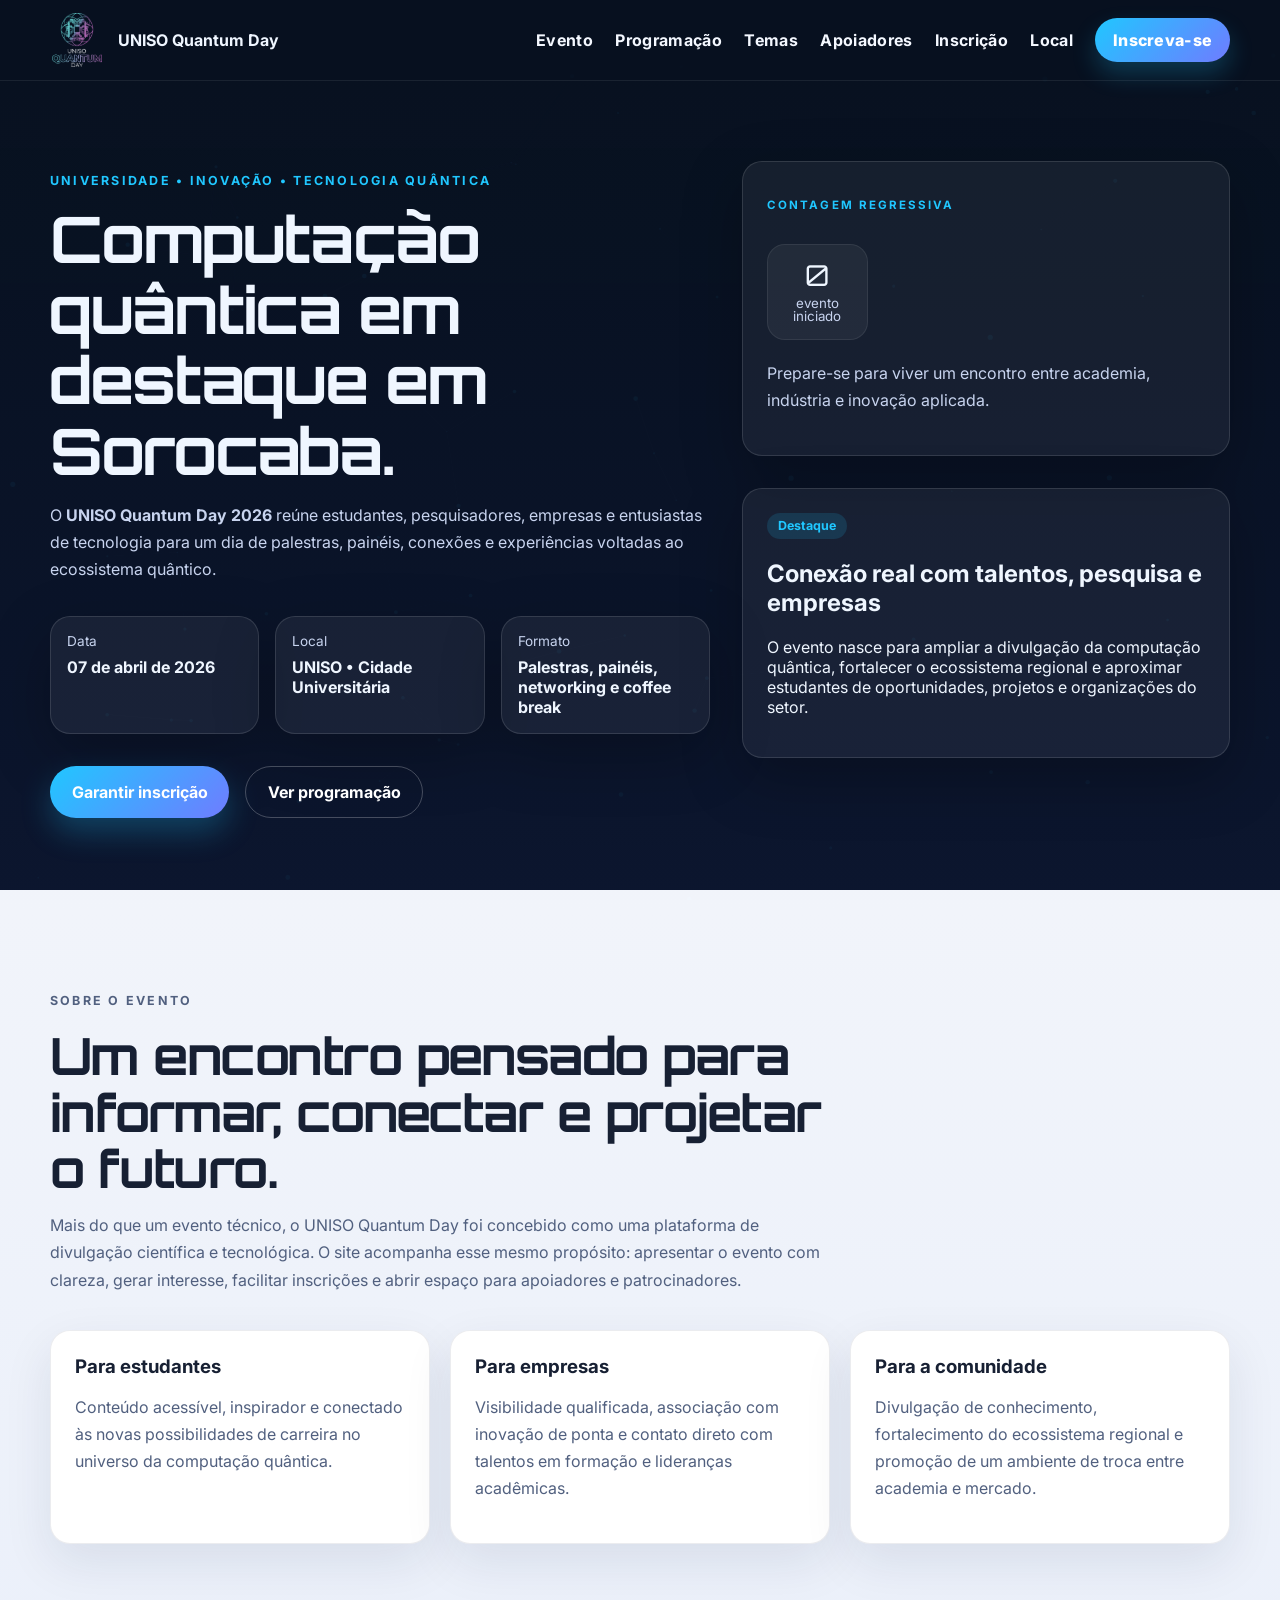
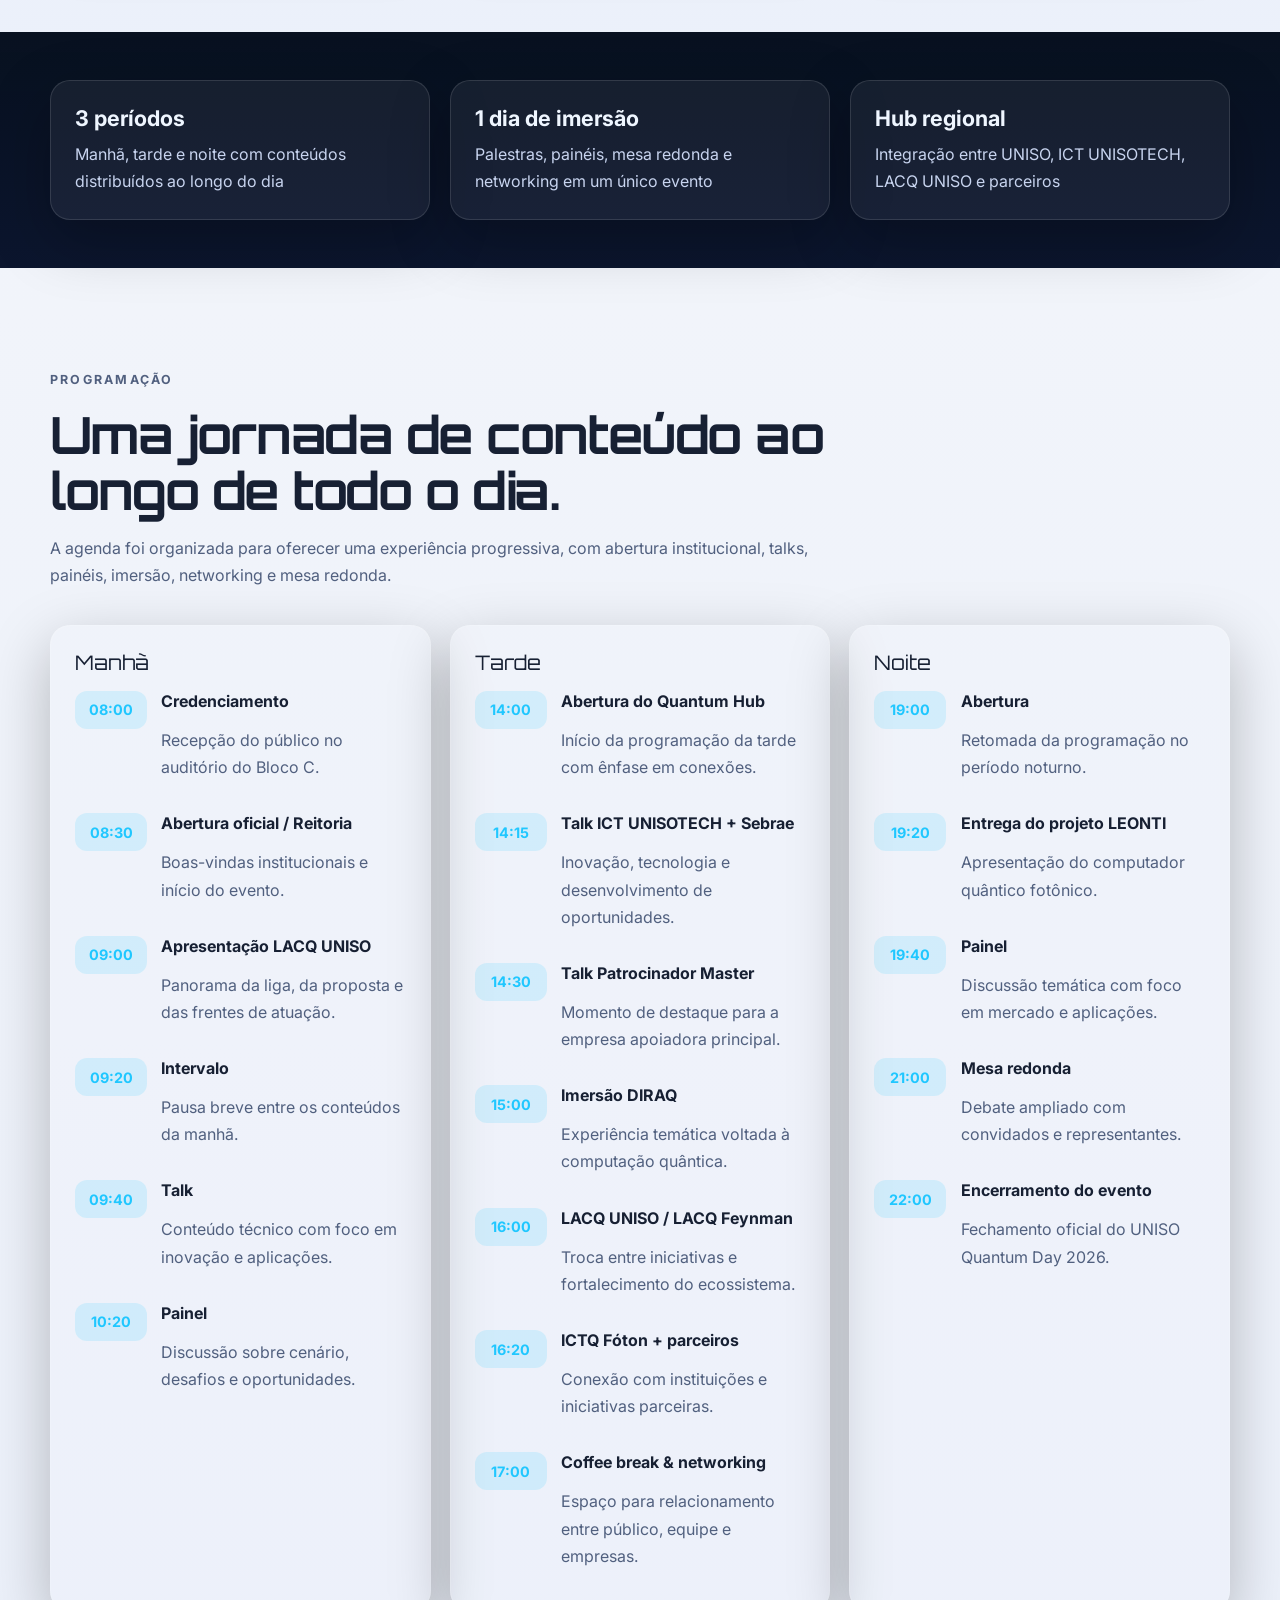
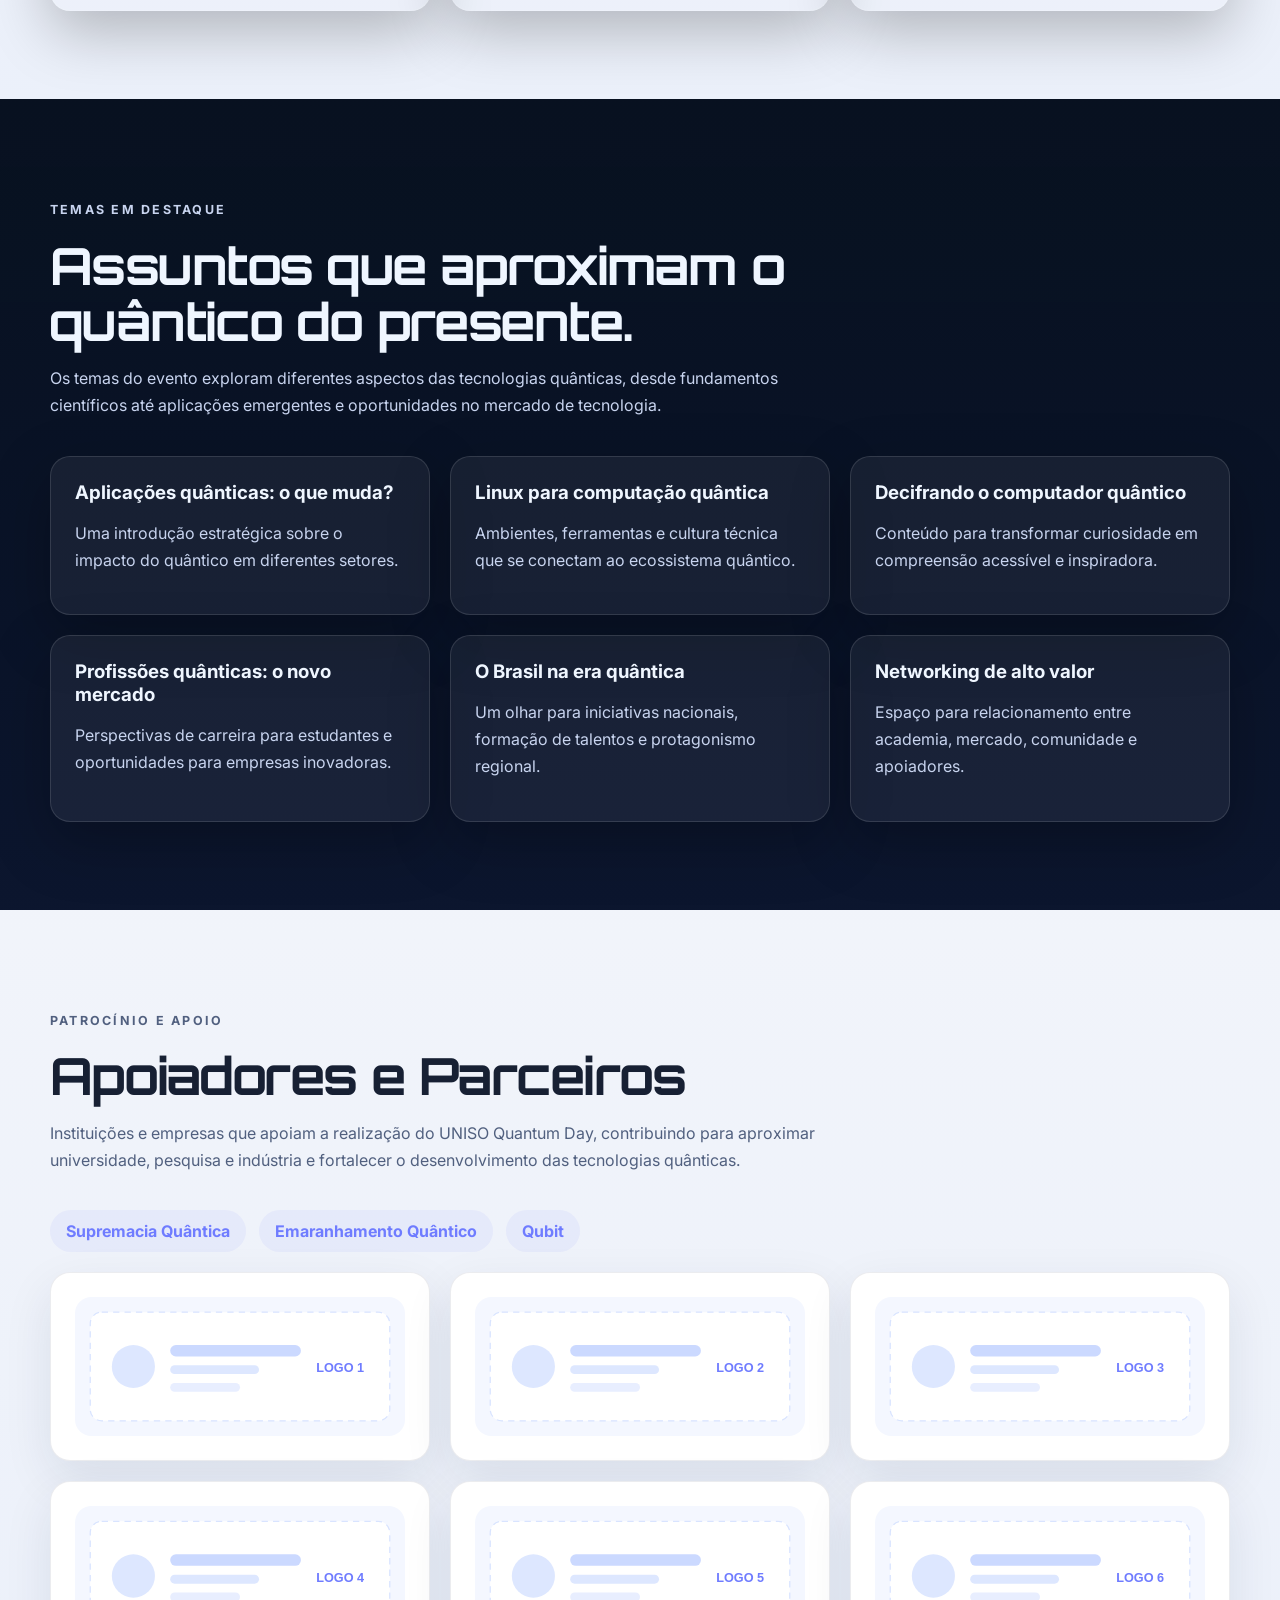
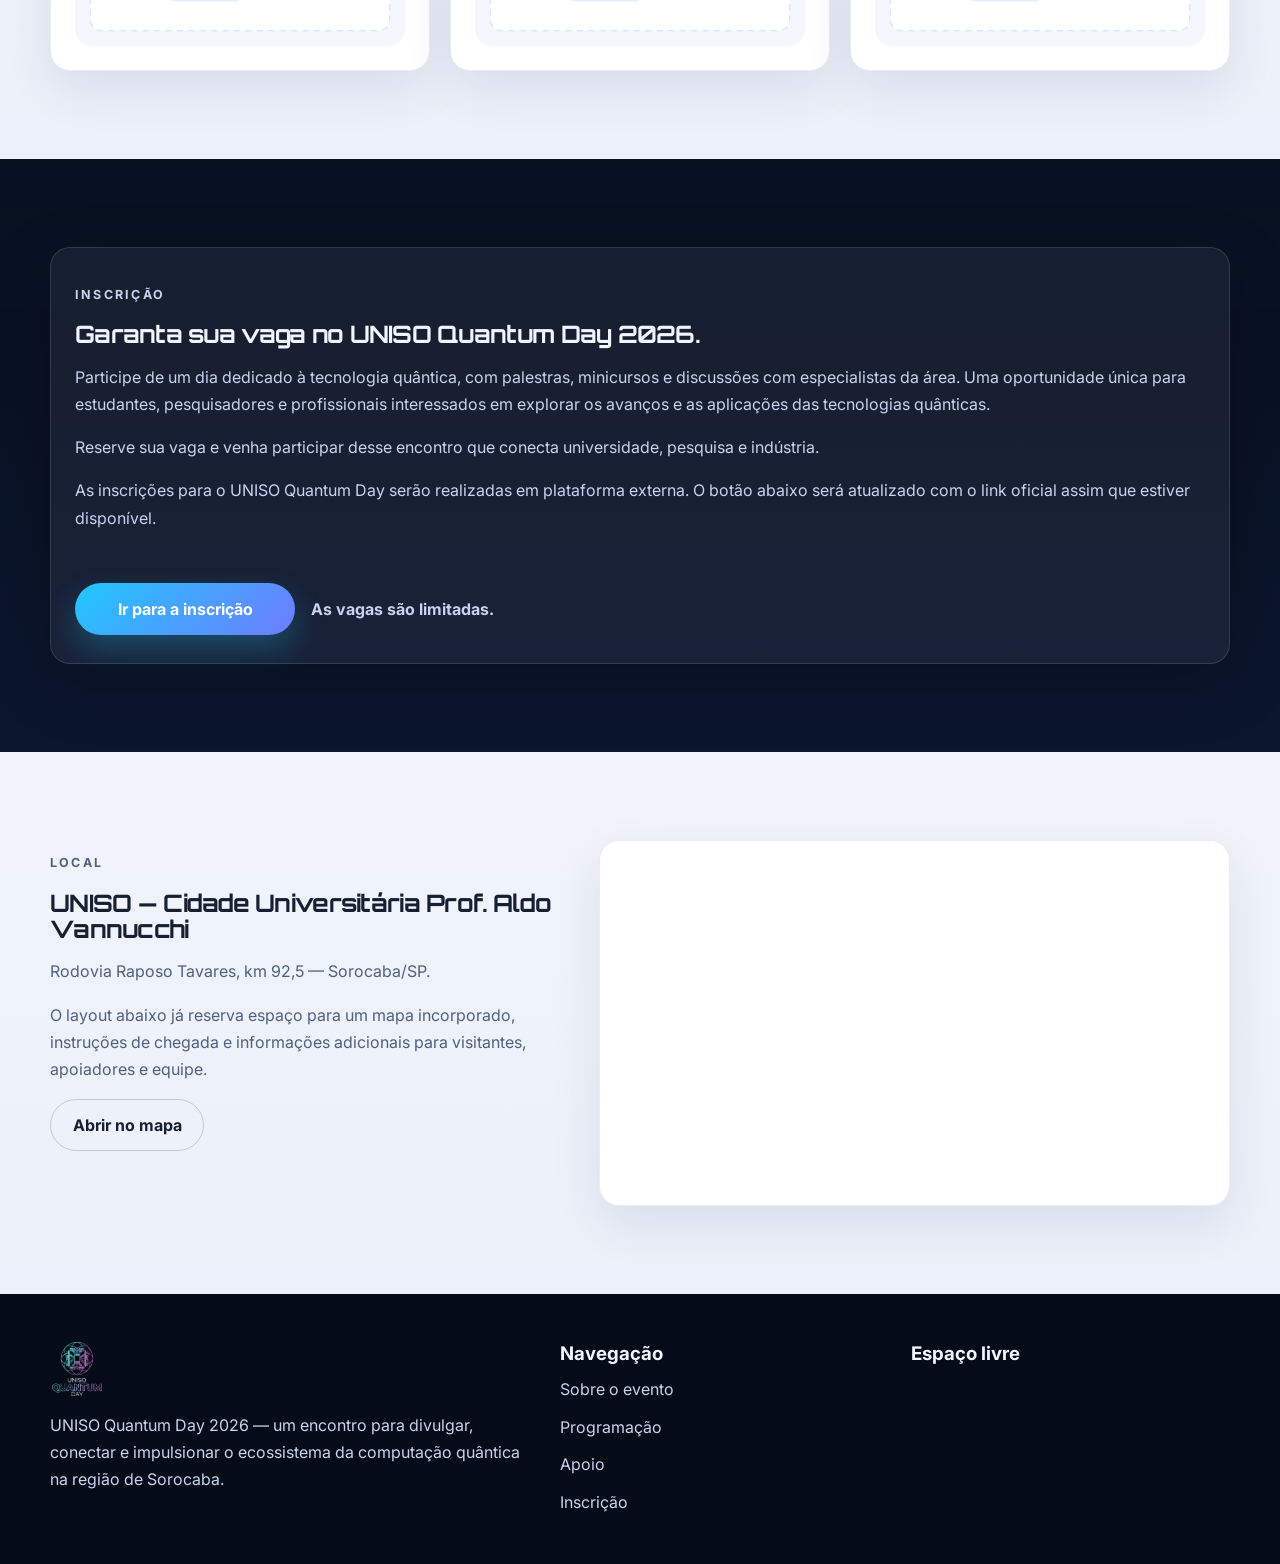
==== pages/index.html @ df0395db "landingpage(): Ajustes de layout" ====
<!doctype html>
<html lang="pt-BR">
  <head>
    <meta charset="UTF-8" />
    <meta name="viewport" content="width=device-width, initial-scale=1.0" />
    <title>UNISO Quantum Day 2026</title>
    <meta
      name="description"
      content="Site oficial do UNISO Quantum Day 2026. Um dia de palestras, painéis, networking e conexões entre universidade, estudantes e empresas em torno da computação quântica."
    />
    <meta name="theme-color" content="#081120" />
    <link rel="preconnect" href="https://fonts.googleapis.com" />
    <link rel="preconnect" href="https://fonts.gstatic.com" crossorigin />
    <link
      href="https://fonts.googleapis.com/css2?family=Inter:wght@400;500;600;700;800&family=Orbitron:wght@500;700;800&display=swap"
      rel="stylesheet"
    />
    <link
      rel="stylesheet"
      href="https://unpkg.com/aos@2.3.4/dist/aos.css"
    />
    <link rel="stylesheet" href="../styles/style.css" />
  </head>
  <body>
    <canvas class="hero-canvas" id="heroCanvas" aria-hidden="true"></canvas>

    <header class="site-header" id="topo">
      <div class="container header-inner">
        <a class="brand" href="#topo" aria-label="Voltar ao topo">
          <img src="../assets/img/logo.png" alt="Logo do UNISO Quantum Day" />
          <span>UNISO Quantum Day</span>
        </a>

        <button class="menu-toggle" id="menuToggle" aria-label="Abrir menu" aria-expanded="false">
          <span></span>
          <span></span>
          <span></span>
        </button>

        <nav class="site-nav" id="siteNav">
          <a href="#evento">Evento</a>
          <a href="#programacao">Programação</a>
          <a href="#temas">Temas</a>
          <a href="#apoio">Apoiadores</a>
          <a href="#inscricao">Inscrição</a>
          <a href="#local">Local</a>


		  <a class="btn-inscricao" href="#inscricao">Inscreva-se</a>
        </nav>
      </div>
    </header>

    <main>
      <section class="hero section-dark">
        <div class="container hero-grid">
          <div class="hero-copy" data-aos="fade-up">
            <p class="eyebrow">Universidade • inovação • tecnologia quântica</p>
            <h1>Computação quântica em destaque em Sorocaba.</h1>
            <p class="hero-text">
              O <strong>UNISO Quantum Day 2026</strong> reúne estudantes, pesquisadores,
              empresas e entusiastas de tecnologia para um dia de palestras, painéis,
              conexões e experiências voltadas ao ecossistema quântico.
            </p>

            <div class="hero-meta">
              <div class="meta-card">
                <span class="meta-label">Data</span>
                <strong>07 de abril de 2026</strong>
              </div>
              <div class="meta-card">
                <span class="meta-label">Local</span>
                <strong>UNISO • Cidade Universitária</strong>
              </div>
              <div class="meta-card">
                <span class="meta-label">Formato</span>
                <strong>Palestras, painéis, networking e coffee break</strong>
              </div>
            </div>

            <div class="hero-actions">
              <a class="btn btn-primary" href="#inscricao">Garantir inscrição</a>
              <a class="btn btn-secondary" href="#programacao">Ver programação</a>
            </div>
          </div>

          <aside class="hero-panel" data-aos="zoom-in" data-aos-delay="150">
            <div class="countdown-card">
              <p class="eyebrow small">Contagem regressiva</p>
              <div class="countdown" id="countdown">
                <div><span id="days">--</span><small>dias</small></div>
                <div><span id="hours">--</span><small>horas</small></div>
                <div><span id="minutes">--</span><small>min</small></div>
                <div><span id="seconds">--</span><small>seg</small></div>
              </div>
              <p class="countdown-note">Prepare-se para viver um encontro entre academia, indústria e inovação aplicada.</p>
            </div>

            <div class="glass-card emphasis-card">
              <span class="tag">Destaque</span>
              <h2>Conexão real com talentos, pesquisa e empresas</h2>
              <p>
                O evento nasce para ampliar a divulgação da computação quântica,
                fortalecer o ecossistema regional e aproximar estudantes de oportunidades,
                projetos e organizações do setor.
              </p>
            </div>
          </aside>
        </div>
      </section>

      <section class="section section-light" id="evento">
        <div class="container">
          <div class="section-heading" data-aos="fade-up">
            <p class="eyebrow">Sobre o evento</p>
            <h2>Um encontro pensado para informar, conectar e projetar o futuro.</h2>
            <p>
              Mais do que um evento técnico, o UNISO Quantum Day foi concebido como uma
              plataforma de divulgação científica e tecnológica. O site acompanha esse mesmo
              propósito: apresentar o evento com clareza, gerar interesse, facilitar inscrições
              e abrir espaço para apoiadores e patrocinadores.
            </p>
          </div>

          <div class="feature-grid">
            <article class="feature-card" data-aos="fade-up">
              <h3>Para estudantes</h3>
              <p>
                Conteúdo acessível, inspirador e conectado às novas possibilidades de carreira
                no universo da computação quântica.
              </p>
            </article>
            <article class="feature-card" data-aos="fade-up" data-aos-delay="100">
              <h3>Para empresas</h3>
              <p>
                Visibilidade qualificada, associação com inovação de ponta e contato direto com
                talentos em formação e lideranças acadêmicas.
              </p>
            </article>
            <article class="feature-card" data-aos="fade-up" data-aos-delay="200">
              <h3>Para a comunidade</h3>
              <p>
                Divulgação de conhecimento, fortalecimento do ecossistema regional e promoção
                de um ambiente de troca entre academia e mercado.
              </p>
            </article>
          </div>
        </div>
      </section>

      <section class="section section-dark stats-section">
        <div class="container stats-grid">
          <div class="stat-card" data-aos="fade-up">
            <strong>3 períodos</strong>
            <span>Manhã, tarde e noite com conteúdos distribuídos ao longo do dia</span>
          </div>
          <div class="stat-card" data-aos="fade-up" data-aos-delay="100">
            <strong>1 dia de imersão</strong>
            <span>Palestras, painéis, mesa redonda e networking em um único evento</span>
          </div>
          <div class="stat-card" data-aos="fade-up" data-aos-delay="200">
            <strong>Hub regional</strong>
            <span>Integração entre UNISO, ICT UNISOTECH, LACQ UNISO e parceiros</span>
          </div>
        </div>
      </section>

      <section class="section section-light" id="programacao">
        <div class="container">
          <div class="section-heading" data-aos="fade-up">
            <p class="eyebrow">Programação</p>
            <h2>Uma jornada de conteúdo ao longo de todo o dia.</h2>
            <p>
              A agenda foi organizada para oferecer uma experiência progressiva, com abertura
              institucional, talks, painéis, imersão, networking e mesa redonda.
            </p>
          </div>

          <div class="schedule-layout">
            <div class="schedule-column" data-aos="fade-up">
              <div class="schedule-title">Manhã</div>
              <ul class="schedule-list">
                <li><span>08:00</span><div><strong>Credenciamento</strong><p>Recepção do público no auditório do Bloco C.</p></div></li>
                <li><span>08:30</span><div><strong>Abertura oficial / Reitoria</strong><p>Boas-vindas institucionais e início do evento.</p></div></li>
                <li><span>09:00</span><div><strong>Apresentação LACQ UNISO</strong><p>Panorama da liga, da proposta e das frentes de atuação.</p></div></li>
                <li><span>09:20</span><div><strong>Intervalo</strong><p>Pausa breve entre os conteúdos da manhã.</p></div></li>
                <li><span>09:40</span><div><strong>Talk</strong><p>Conteúdo técnico com foco em inovação e aplicações.</p></div></li>
                <li><span>10:20</span><div><strong>Painel</strong><p>Discussão sobre cenário, desafios e oportunidades.</p></div></li>
              </ul>
            </div>

            <div class="schedule-column" data-aos="fade-up" data-aos-delay="100">
              <div class="schedule-title">Tarde</div>
              <ul class="schedule-list">
                <li><span>14:00</span><div><strong>Abertura do Quantum Hub</strong><p>Início da programação da tarde com ênfase em conexões.</p></div></li>
                <li><span>14:15</span><div><strong>Talk ICT UNISOTECH + Sebrae</strong><p>Inovação, tecnologia e desenvolvimento de oportunidades.</p></div></li>
                <li><span>14:30</span><div><strong>Talk Patrocinador Master</strong><p>Momento de destaque para a empresa apoiadora principal.</p></div></li>
                <li><span>15:00</span><div><strong>Imersão DIRAQ</strong><p>Experiência temática voltada à computação quântica.</p></div></li>
                <li><span>16:00</span><div><strong>LACQ UNISO / LACQ Feynman</strong><p>Troca entre iniciativas e fortalecimento do ecossistema.</p></div></li>
                <li><span>16:20</span><div><strong>ICTQ Fóton + parceiros</strong><p>Conexão com instituições e iniciativas parceiras.</p></div></li>
                <li><span>17:00</span><div><strong>Coffee break & networking</strong><p>Espaço para relacionamento entre público, equipe e empresas.</p></div></li>
              </ul>
            </div>

            <div class="schedule-column" data-aos="fade-up" data-aos-delay="200">
              <div class="schedule-title">Noite</div>
              <ul class="schedule-list">
                <li><span>19:00</span><div><strong>Abertura</strong><p>Retomada da programação no período noturno.</p></div></li>
                <li><span>19:20</span><div><strong>Entrega do projeto LEONTI</strong><p>Apresentação do computador quântico fotônico.</p></div></li>
                <li><span>19:40</span><div><strong>Painel</strong><p>Discussão temática com foco em mercado e aplicações.</p></div></li>
                <li><span>21:00</span><div><strong>Mesa redonda</strong><p>Debate ampliado com convidados e representantes.</p></div></li>
                <li><span>22:00</span><div><strong>Encerramento do evento</strong><p>Fechamento oficial do UNISO Quantum Day 2026.</p></div></li>
              </ul>
            </div>
          </div>
        </div>
      </section>

      <section class="section section-dark" id="temas">
        <div class="container">
          <div class="section-heading" data-aos="fade-up">
            <p class="eyebrow">Temas em destaque</p>
            <h2>Assuntos que aproximam o quântico do presente.</h2>
<p>
Os temas do evento exploram diferentes aspectos das tecnologias quânticas,
desde fundamentos científicos até aplicações emergentes e oportunidades
no mercado de tecnologia.
</p>
          </div>

          <div class="topics-grid">
            <article class="topic-card" data-aos="zoom-in">
              <h3>Aplicações quânticas: o que muda?</h3>
              <p>Uma introdução estratégica sobre o impacto do quântico em diferentes setores.</p>
            </article>
            <article class="topic-card" data-aos="zoom-in" data-aos-delay="80">
              <h3>Linux para computação quântica</h3>
              <p>Ambientes, ferramentas e cultura técnica que se conectam ao ecossistema quântico.</p>
            </article>
            <article class="topic-card" data-aos="zoom-in" data-aos-delay="160">
              <h3>Decifrando o computador quântico</h3>
              <p>Conteúdo para transformar curiosidade em compreensão acessível e inspiradora.</p>
            </article>
            <article class="topic-card" data-aos="zoom-in" data-aos-delay="240">
              <h3>Profissões quânticas: o novo mercado</h3>
              <p>Perspectivas de carreira para estudantes e oportunidades para empresas inovadoras.</p>
            </article>
            <article class="topic-card" data-aos="zoom-in" data-aos-delay="320">
              <h3>O Brasil na era quântica</h3>
              <p>Um olhar para iniciativas nacionais, formação de talentos e protagonismo regional.</p>
            </article>
            <article class="topic-card" data-aos="zoom-in" data-aos-delay="400">
              <h3>Networking de alto valor</h3>
              <p>Espaço para relacionamento entre academia, mercado, comunidade e apoiadores.</p>
            </article>
          </div>
        </div>
      </section>

      <section class="section section-light" id="apoio">
        <div class="container">
          <div class="section-heading" data-aos="fade-up">
            <p class="eyebrow">Patrocínio e apoio</p>
<h2>Apoiadores e Parceiros</h2>

<p>
Instituições e empresas que apoiam a realização do UNISO Quantum Day,
contribuindo para aproximar universidade, pesquisa e indústria e
fortalecer o desenvolvimento das tecnologias quânticas.
</p>
          </div>

          <div class="support-badges" data-aos="fade-up">
            <span>Supremacia Quântica</span>
            <span>Emaranhamento Quântico</span>
            <span>Qubit</span>
          </div>

          <div class="sponsors-grid">
            <div class="sponsor-card"><img src="../assets/img/placeholder-sponsor-1.svg" alt="Placeholder patrocinador master" /></div>
            <div class="sponsor-card"><img src="../assets/img/placeholder-sponsor-2.svg" alt="Placeholder patrocinador" /></div>
            <div class="sponsor-card"><img src="../assets/img/placeholder-sponsor-3.svg" alt="Placeholder apoiador" /></div>
            <div class="sponsor-card"><img src="../assets/img/placeholder-sponsor-4.svg" alt="Placeholder apoiador" /></div>
            <div class="sponsor-card"><img src="../assets/img/placeholder-sponsor-5.svg" alt="Placeholder apoiador" /></div>
            <div class="sponsor-card"><img src="../assets/img/placeholder-sponsor-6.svg" alt="Placeholder apoiador" /></div>
          </div>

		  <!--
             - <div class="note-box" data-aos="fade-up">
             -   <p>
             -     <strong>Sugestão de uso:</strong> esta área pode ser dividida futuramente em
             -     <em>Patrocinador Master</em>, <em>Apoiadores</em> e <em>Parceiros institucionais</em>,
             -     conforme os logos oficiais forem definidos.
             -   </p>
             - </div>
			 -->
        </div>
      </section>

      <section class="section section-dark cta-section" id="inscricao">
        <div class="container cta-box" data-aos="fade-up">
          <div>
            <p class="eyebrow">Inscrição</p>
            <h2>Garanta sua vaga no UNISO Quantum Day 2026.</h2>
<p>
Participe de um dia dedicado à tecnologia quântica, com palestras, minicursos e
discussões com especialistas da área. Uma oportunidade única para estudantes,
pesquisadores e profissionais interessados em explorar os avanços e as aplicações
das tecnologias quânticas.
</p>

<p>
Reserve sua vaga e venha participar desse encontro que conecta universidade,
pesquisa e indústria.
</p>

<p>
As inscrições para o UNISO Quantum Day serão realizadas em plataforma externa.
O botão abaixo será atualizado com o link oficial assim que estiver disponível.
</p>


          </div>
          <div class="cta-actions">
            <a class="btn btn-primary large" href="https://example.com" target="_blank" rel="noopener noreferrer">Ir para a inscrição</a>
			<!--
               - <small>Substitua o link acima pela plataforma oficial de inscrições.</small>
			   -->
			<p><strong>As vagas são limitadas.</strong></p>
          </div>
        </div>
      </section>

      <section class="section section-light" id="local">
        <div class="container location-grid">
          <div data-aos="fade-right">
            <p class="eyebrow">Local</p>
            <h2>UNISO — Cidade Universitária Prof. Aldo Vannucchi</h2>
            <p>
              Rodovia Raposo Tavares, km 92,5 — Sorocaba/SP.
            </p>
            <p>
              O layout abaixo já reserva espaço para um mapa incorporado, instruções de chegada
              e informações adicionais para visitantes, apoiadores e equipe.
            </p>
            <a class="btn btn-secondary" href="https://maps.google.com/?q=UNISO%20Cidade%20Universit%C3%A1ria%20Prof.%20Aldo%20Vannucchi%20Sorocaba" target="_blank" rel="noopener noreferrer">Abrir no mapa</a>
          </div>

          <div class="map-frame" data-aos="fade-left">
            <iframe
              title="Mapa da UNISO Cidade Universitária"
              src="https://www.google.com/maps?q=UNISO%20Cidade%20Universit%C3%A1ria%20Prof.%20Aldo%20Vannucchi%20Sorocaba&output=embed"
              loading="lazy"
              referrerpolicy="no-referrer-when-downgrade"
            ></iframe>
          </div>
        </div>
      </section>

<!--
   -       <section class="section section-dark gallery-section">
   -         <div class="container">
   -           <div class="section-heading" data-aos="fade-up">
   -             <p class="eyebrow">Galeria futura</p>
   -             <h2>Depois do evento, este espaço pode virar memória visual.</h2>
   -             <p>
   -               O site já deixa prevista uma seção para fotos da edição de 2026, reforçando o valor
   -               institucional do evento e facilitando a divulgação posterior.
   -             </p>
   -           </div>
   - 
   -           <div class="gallery-grid" data-aos="fade-up">
   -             <div class="gallery-placeholder">Foto do evento</div>
   -             <div class="gallery-placeholder">Palestras</div>
   -             <div class="gallery-placeholder">Networking</div>
   -             <div class="gallery-placeholder">Equipe e apoiadores</div>
   -           </div>
   -         </div>
   -       </section>
   -->

    </main>

    <footer class="site-footer">
      <div class="container footer-grid">
        <div>
          <img class="footer-logo" src="../assets/img/logo.png" alt="Logo do UNISO Quantum Day" />
          <p>
            UNISO Quantum Day 2026 — um encontro para divulgar, conectar e impulsionar o ecossistema
            da computação quântica na região de Sorocaba.
          </p>
        </div>
        <div>
          <h3>Navegação</h3>
          <ul>
            <li><a href="#evento">Sobre o evento</a></li>
            <li><a href="#programacao">Programação</a></li>
            <li><a href="#apoio">Apoio</a></li>
            <li><a href="#inscricao">Inscrição</a></li>
          </ul>
        </div>
        <div>
          <h3>Espaço livre</h3>

		  <!--
			  TODO
             - <ul>
             -   <li>Substitua placeholders por logos oficiais.</li>
             -   <li>Atualize links de inscrição e redes sociais.</li>
             -   <li>Inclua fotos oficiais após o evento.</li>
             - </ul>
			 -->

			 
        </div>
      </div>
    </footer>

    <script src="https://unpkg.com/aos@2.3.4/dist/aos.js"></script>
    <script src="../scripts/script.js"></script>
  </body>
</html>
---- styles/style.css ----
/* =========================================================
   1. TOKENS / VARIÁVEIS
========================================================= */
:root {
  --bg-dark: #081120;
  --bg-dark-soft: #0d1730;
  --bg-light: #f6f9ff;

  --surface: rgba(255, 255, 255, 0.08);
  --surface-strong: rgba(255, 255, 255, 0.12);

  --text-light: #eff6ff;
  --text-muted: #c8d4ef;
  --text-dark: #172033;
  --text-soft-dark: #51607f;

  --primary: #20c7ff;
  --primary-strong: #6f7cff;

  --border: rgba(255, 255, 255, 0.12);
  --shadow: 0 20px 60px rgba(0, 0, 0, 0.25);

  --radius-xl: 28px;
  --radius-lg: 20px;
  --radius-md: 14px;

  --container: 1180px;
}

/* =========================================================
   2. RESET / BASE
========================================================= */
* {
  box-sizing: border-box;
}

html {
  scroll-behavior: smooth;
}

body {
  margin: 0;
  font-family: 'Inter', sans-serif;
  background: var(--bg-dark);
  color: var(--text-light);
}

img {
  display: block;
  max-width: 100%;
}

a {
  color: inherit;
  text-decoration: none;
}

button {
  font: inherit;
}

/* =========================================================
   3. LAYOUT GLOBAL
========================================================= */
.container {
  width: min(calc(100% - 2rem), var(--container));
  margin: 0 auto;
}

.section {
  padding: 5.5rem 0;
}

.section-light {
  background: linear-gradient(180deg, rgba(246, 249, 255, 0.98), rgba(240, 245, 255, 0.98));
  color: var(--text-dark);
}

.section-dark {
  background: linear-gradient(180deg, rgba(8, 17, 32, 0.88), rgba(13, 23, 48, 0.9));
}

.site-header,
main,
.site-footer {
  position: relative;
  z-index: 1;
}

.hero-canvas {
  position: fixed;
  inset: 0;
  width: 100%;
  height: 100%;
  z-index: 0;
  opacity: 0.48;
  pointer-events: none;
}

/* =========================================================
   4. TIPOGRAFIA
========================================================= */
.eyebrow {
  display: inline-block;
  margin-bottom: 1rem;
  color: var(--primary);
  text-transform: uppercase;
  letter-spacing: 0.18em;
  font-size: 0.78rem;
  font-weight: 700;
}

.eyebrow.small {
  font-size: 0.72rem;
}

.hero-copy h1,
.section-heading h2,
.cta-box h2,
.location-grid h2 {
  margin: 0;
  font-family: 'Orbitron', sans-serif;
  line-height: 1.1;
  letter-spacing: -0.03em;
}

.hero-copy h1 {
  font-size: clamp(2.6rem, 5vw, 5rem);
  max-width: 12ch;
}

.section-heading {
  max-width: 780px;
  margin-bottom: 2.25rem;
}

.section-heading h2 {
  font-size: clamp(2rem, 4vw, 3.25rem);
  margin-bottom: 1rem;
}

.hero-text,
.section-heading p,
.countdown-note,
.feature-card p,
.topic-card p,
.stat-card span,
.note-box,
.cta-box p,
.location-grid p,
.site-footer p,
.site-footer li,
.schedule-list p {
  color: var(--text-muted);
  line-height: 1.7;
}

.section-light .section-heading p,
.section-light .feature-card p,
.section-light .note-box,
.section-light .location-grid p,
.section-light .site-footer p,
.section-light .site-footer li,
.section-light .schedule-list p {
  color: var(--text-soft-dark);
}

.feature-card h3,
.topic-card h3,
.site-footer h3 {
  margin-top: 0;
  margin-bottom: 0.7rem;
}

/* =========================================================
   5. COMPONENTES REUTILIZÁVEIS
========================================================= */

/* ---------- Cards base ---------- */
.meta-card,
.glass-card,
.countdown-card,
.feature-card,
.stat-card,
.topic-card,
.schedule-column,
.note-box,
.cta-box,
.map-frame,
.sponsor-card {
  border-radius: var(--radius-lg);
  border: 1px solid var(--border);
  box-shadow: var(--shadow);
}

.meta-card,
.glass-card,
.countdown-card,
.stat-card,
.topic-card,
.schedule-column,
.cta-box {
  background: rgba(255, 255, 255, 0.06);
}

.feature-card,
.note-box,
.map-frame,
.sponsor-card {
  background: #fff;
  border-color: rgba(10, 22, 54, 0.08);
  box-shadow: 0 18px 50px rgba(13, 31, 71, 0.09);
}

.countdown-card,
.glass-card,
.feature-card,
.stat-card,
.topic-card,
.schedule-column,
.note-box,
.cta-box,
.map-frame {
  padding: 1.5rem;
}

.meta-card {
  padding: 1rem;
}

.meta-label {
  display: block;
  margin-bottom: 0.5rem;
  color: var(--text-muted);
  font-size: 0.85rem;
}

.tag {
  display: inline-flex;
  align-items: center;
  padding: 0.35rem 0.7rem;
  border-radius: 999px;
  background: rgba(32, 199, 255, 0.14);
  color: var(--primary);
  font-size: 0.78rem;
  font-weight: 700;
}

/* ---------- Botões ---------- */
.btn {
  display: inline-flex;
  align-items: center;
  justify-content: center;
  min-height: 52px;
  padding: 0 1.35rem;
  border-radius: 999px;
  font-weight: 700;
  transition: transform 0.2s ease, box-shadow 0.2s ease, background 0.2s ease;
}

.btn:hover {
  transform: translateY(-2px);
}

.btn-primary {
  background: linear-gradient(135deg, var(--primary), var(--primary-strong));
  color: white;
  box-shadow: 0 14px 30px rgba(32, 199, 255, 0.25);
}

.btn-secondary {
  background: transparent;
  border: 1px solid rgba(255, 255, 255, 0.24);
  color: #fff;
}

.section-light .btn-secondary {
  border-color: rgba(8, 17, 32, 0.18);
  color: var(--text-dark);
}

.btn.large {
  min-width: 220px;
}

.hero-actions,
.cta-actions {
  display: flex;
  gap: 1rem;
  flex-wrap: wrap;
  align-items: center;
}

/* ---------- Grids reutilizáveis ---------- */
.hero-grid,
.location-grid,
.footer-grid,
.cta-box,
.feature-grid,
.stats-grid,
.topics-grid,
.sponsors-grid,
.gallery-grid,
.schedule-layout {
  display: grid;
  gap: 1.25rem;
}

.hero-grid,
.location-grid,
.footer-grid,
.cta-box {
  gap: 2rem;
}

.feature-grid,
.stats-grid,
.topics-grid,
.sponsors-grid {
  grid-template-columns: repeat(3, 1fr);
}

.gallery-grid {
  grid-template-columns: repeat(4, 1fr);
}

/* =========================================================
   6. HEADER / NAVEGAÇÃO
========================================================= */
.site-header {
  position: sticky;
  top: 0;
  z-index: 1000;
  backdrop-filter: blur(12px);
  background: rgba(8, 17, 32, 0.92);
  border-bottom: 1px solid rgba(255, 255, 255, 0.08);
}

.header-inner {
  display: flex;
  align-items: center;
  justify-content: space-between;
  gap: 1rem;
  min-height: 80px;
}

.brand {
  display: flex;
  align-items: center;
  gap: 0.85rem;
  font-weight: 700;
}

.brand img,
.footer-logo {
  width: 54px;
  aspect-ratio: 1;
  object-fit: contain;
}

.site-nav {
  display: flex;
  align-items: center;
  gap: 1.4rem;
}

.site-nav a {
  position: relative;
  padding: 0.35rem 0;
  color: #f4f8ff;
  font-size: 1rem;
  font-weight: 700;
  letter-spacing: 0.02em;
  transition: color 0.2s ease, transform 0.2s ease;
}

.site-nav a:hover {
  color: var(--primary);
}

.site-nav a::after {
  content: "";
  position: absolute;
  left: 0;
  bottom: -6px;
  width: 0;
  height: 2px;
  background: var(--primary);
  transition: width 0.25s ease;
}

.site-nav a:hover::after {
  width: 100%;
}

.site-nav a.btn-inscricao {
  padding: 0.75rem 1.1rem;
  border-radius: 999px;
  background: linear-gradient(135deg, var(--primary), var(--primary-strong));
  color: white;
  font-weight: 800;
  box-shadow: 0 12px 24px rgba(32, 199, 255, 0.22);
}

.site-nav a.btn-inscricao:hover {
  color: white;
  transform: translateY(-1px);
}

.site-nav a.btn-inscricao::after {
  display: none;
}

.menu-toggle {
  display: none;
  width: 48px;
  height: 48px;
  border-radius: 12px;
  border: 1px solid rgba(255, 255, 255, 0.14);
  background: rgba(255, 255, 255, 0.04);
  align-items: center;
  justify-content: center;
  flex-direction: column;
  gap: 5px;
}

.menu-toggle span {
  display: block;
  width: 20px;
  height: 2px;
  background: #fff;
}

/* =========================================================
   7. HERO
========================================================= */
.hero {
  padding: 5rem 0 4.5rem;
  overflow: hidden;
}

.hero-grid {
  grid-template-columns: 1.15fr 0.85fr;
  align-items: start;
}

.hero-panel {
  display: flex;
  flex-direction: column;
  gap: 1rem;
  align-self: start;
}

.hero-meta {
  display: grid;
  grid-template-columns: repeat(3, 1fr);
  gap: 1rem;
  margin: 2rem 0;
}

/* =========================================================
   8. COUNTDOWN
========================================================= */
.countdown {
  display: grid;
  grid-template-columns: repeat(4, 1fr);
  gap: 0.75rem;
  margin: 1rem 0 1.25rem;
}

.countdown div {
  display: flex;
  flex-direction: column;
  align-items: center;
  justify-content: center;
  min-height: 92px;
  padding: 1rem 0.5rem;
  text-align: center;
  background: rgba(255, 255, 255, 0.05);
  border: 1px solid rgba(255, 255, 255, 0.08);
  border-radius: 18px;
}

.countdown span {
  display: block;
  font-family: 'Orbitron', sans-serif;
  font-size: 1.8rem;
  line-height: 1;
}

.countdown small {
  display: block;
  margin-top: 0.45rem;
  color: var(--text-muted);
  line-height: 1;
}

.emphasis-card {
  margin-top: 1rem;
}

/* =========================================================
   9. FEATURES / STATS / TOPICS
========================================================= */
.stats-section {
  padding: 3rem 0;
  display: flex;
  align-items: center;
}

.stat-card strong {
  display: block;
  margin-bottom: 0.65rem;
  font-size: 1.35rem;
}

/* =========================================================
   10. PROGRAMAÇÃO
========================================================= */
.schedule-layout {
  grid-template-columns: repeat(3, 1fr);
  gap: 1.2rem;
}

.schedule-title {
  margin-bottom: 1rem;
  font-family: 'Orbitron', sans-serif;
  font-size: 1.25rem;
}

.schedule-list {
  list-style: none;
  margin: 0;
  padding: 0;
  display: grid;
  gap: 1rem;
}

.schedule-list li {
  display: grid;
  grid-template-columns: 72px 1fr;
  gap: 0.9rem;
  align-items: start;
}

.schedule-list span {
  display: inline-flex;
  align-items: center;
  justify-content: center;
  min-height: 38px;
  border-radius: 12px;
  background: rgba(32, 199, 255, 0.14);
  color: var(--primary);
  font-weight: 700;
  font-size: 0.9rem;
}

.schedule-list strong {
  display: block;
  margin-bottom: 0.2rem;
}

/* =========================================================
   11. APOIO / PATROCÍNIO
========================================================= */
.support-badges {
  display: flex;
  flex-wrap: wrap;
  gap: 0.8rem;
  margin-bottom: 1.2rem;
}

.support-badges span {
  padding: 0.7rem 1rem;
  border-radius: 999px;
  background: rgba(111, 124, 255, 0.08);
  color: var(--primary-strong);
  font-weight: 700;
}

.sponsor-card {
  min-height: 140px;
  display: flex;
  align-items: center;
  justify-content: center;
  padding: 1.5rem;
}

/* =========================================================
   12. LOCALIZAÇÃO
========================================================= */
.location-grid {
  grid-template-columns: 0.9fr 1.1fr;
  align-items: stretch;
}

.map-frame {
  padding: 0;
  overflow: hidden;
}

.map-frame iframe {
  width: 100%;
  min-height: 360px;
  border: 0;
}

/* =========================================================
   13. GALERIA
========================================================= */
.gallery-placeholder {
  min-height: 180px;
  border-radius: 18px;
  border: 1px dashed rgba(255, 255, 255, 0.24);
  display: flex;
  align-items: center;
  justify-content: center;
  color: var(--text-muted);
  background: rgba(255, 255, 255, 0.04);
}

/* =========================================================
   14. FOOTER
========================================================= */
.site-footer {
  padding: 3rem 0;
  background: #050b17;
}

.footer-grid {
  grid-template-columns: 1.2fr 0.8fr 0.8fr;
}

.site-footer ul {
  list-style: none;
  padding: 0;
  margin: 0;
  display: grid;
  gap: 0.65rem;
}

/* =========================================================
   15. RESPONSIVIDADE
========================================================= */
@media (max-width: 1024px) {
  .hero-grid,
  .location-grid,
  .footer-grid,
  .feature-grid,
  .stats-grid,
  .topics-grid,
  .gallery-grid,
  .sponsors-grid,
  .schedule-layout,
  .hero-meta {
    grid-template-columns: 1fr 1fr;
  }

  .hero-grid > *:first-child,
  .location-grid > *:first-child,
  .footer-grid > *:first-child,
  .section-heading {
    grid-column: 1 / -1;
  }

  .schedule-layout,
  .topics-grid,
  .gallery-grid,
  .sponsors-grid,
  .feature-grid,
  .stats-grid,
  .footer-grid,
  .location-grid {
    grid-template-columns: 1fr;
  }
}

@media (max-width: 760px) {
  .menu-toggle {
    display: inline-flex;
  }

  .site-nav {
    position: absolute;
    top: calc(100% + 0.75rem);
    right: 1rem;
    left: 1rem;
    display: none;
    flex-direction: column;
    align-items: flex-start;
    gap: 1rem;
    padding: 1rem;
    border-radius: 18px;
    background: rgba(8, 17, 32, 0.96);
    border: 1px solid rgba(255, 255, 255, 0.08);
    box-shadow: var(--shadow);
  }

  .site-nav.is-open {
    display: flex;
  }

  .site-nav a {
    width: 100%;
  }

  .site-nav a.btn-inscricao {
    width: 100%;
    justify-content: center;
    text-align: center;
  }

  .hero {
    padding-top: 3.8rem;
  }

  .hero-grid,
  .hero-meta,
  .countdown,
  .feature-grid,
  .stats-grid,
  .topics-grid,
  .sponsors-grid,
  .gallery-grid,
  .location-grid,
  .footer-grid,
  .schedule-layout {
    grid-template-columns: 1fr;
  }

  .hero-copy h1 {
    max-width: 100%;
  }

  .schedule-list li {
    grid-template-columns: 1fr;
  }

  .cta-actions,
  .hero-actions {
    flex-direction: column;
    align-items: stretch;
  }

  .btn,
  .btn.large {
    width: 100%;
  }
}
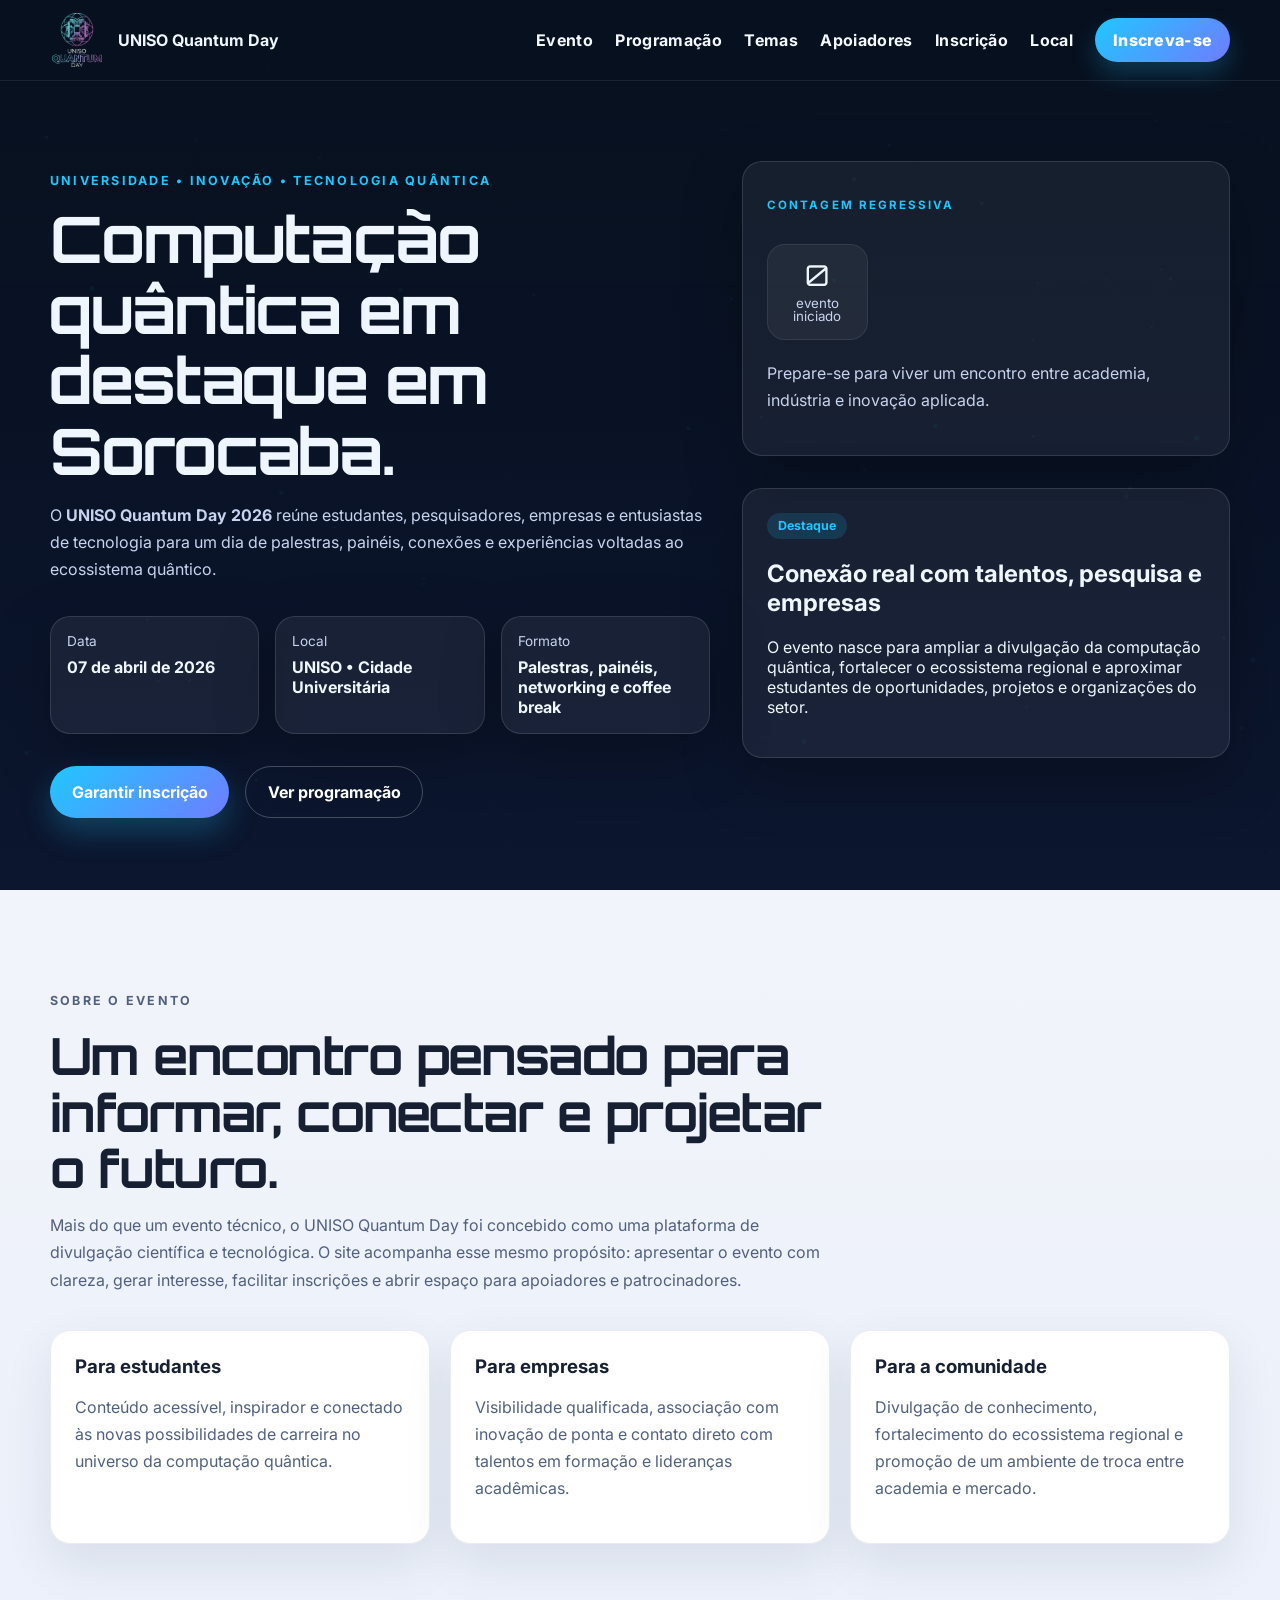
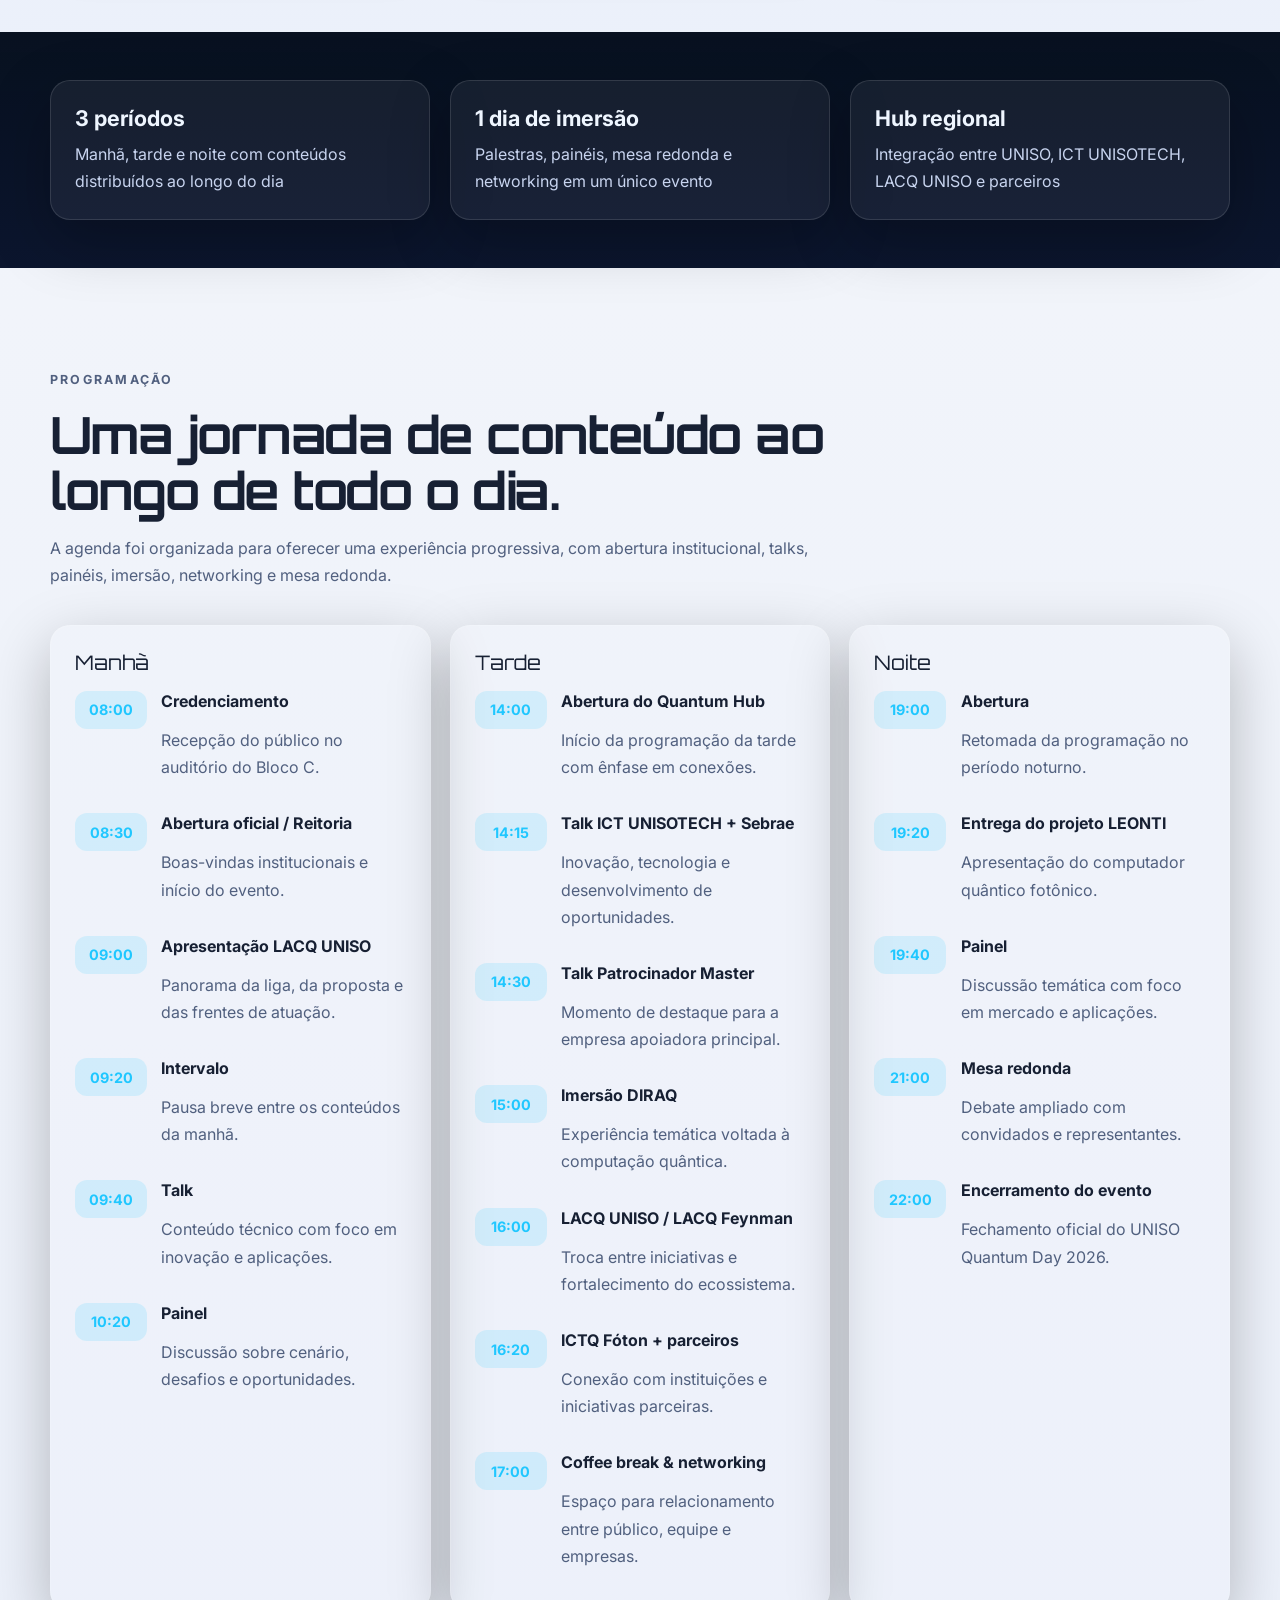
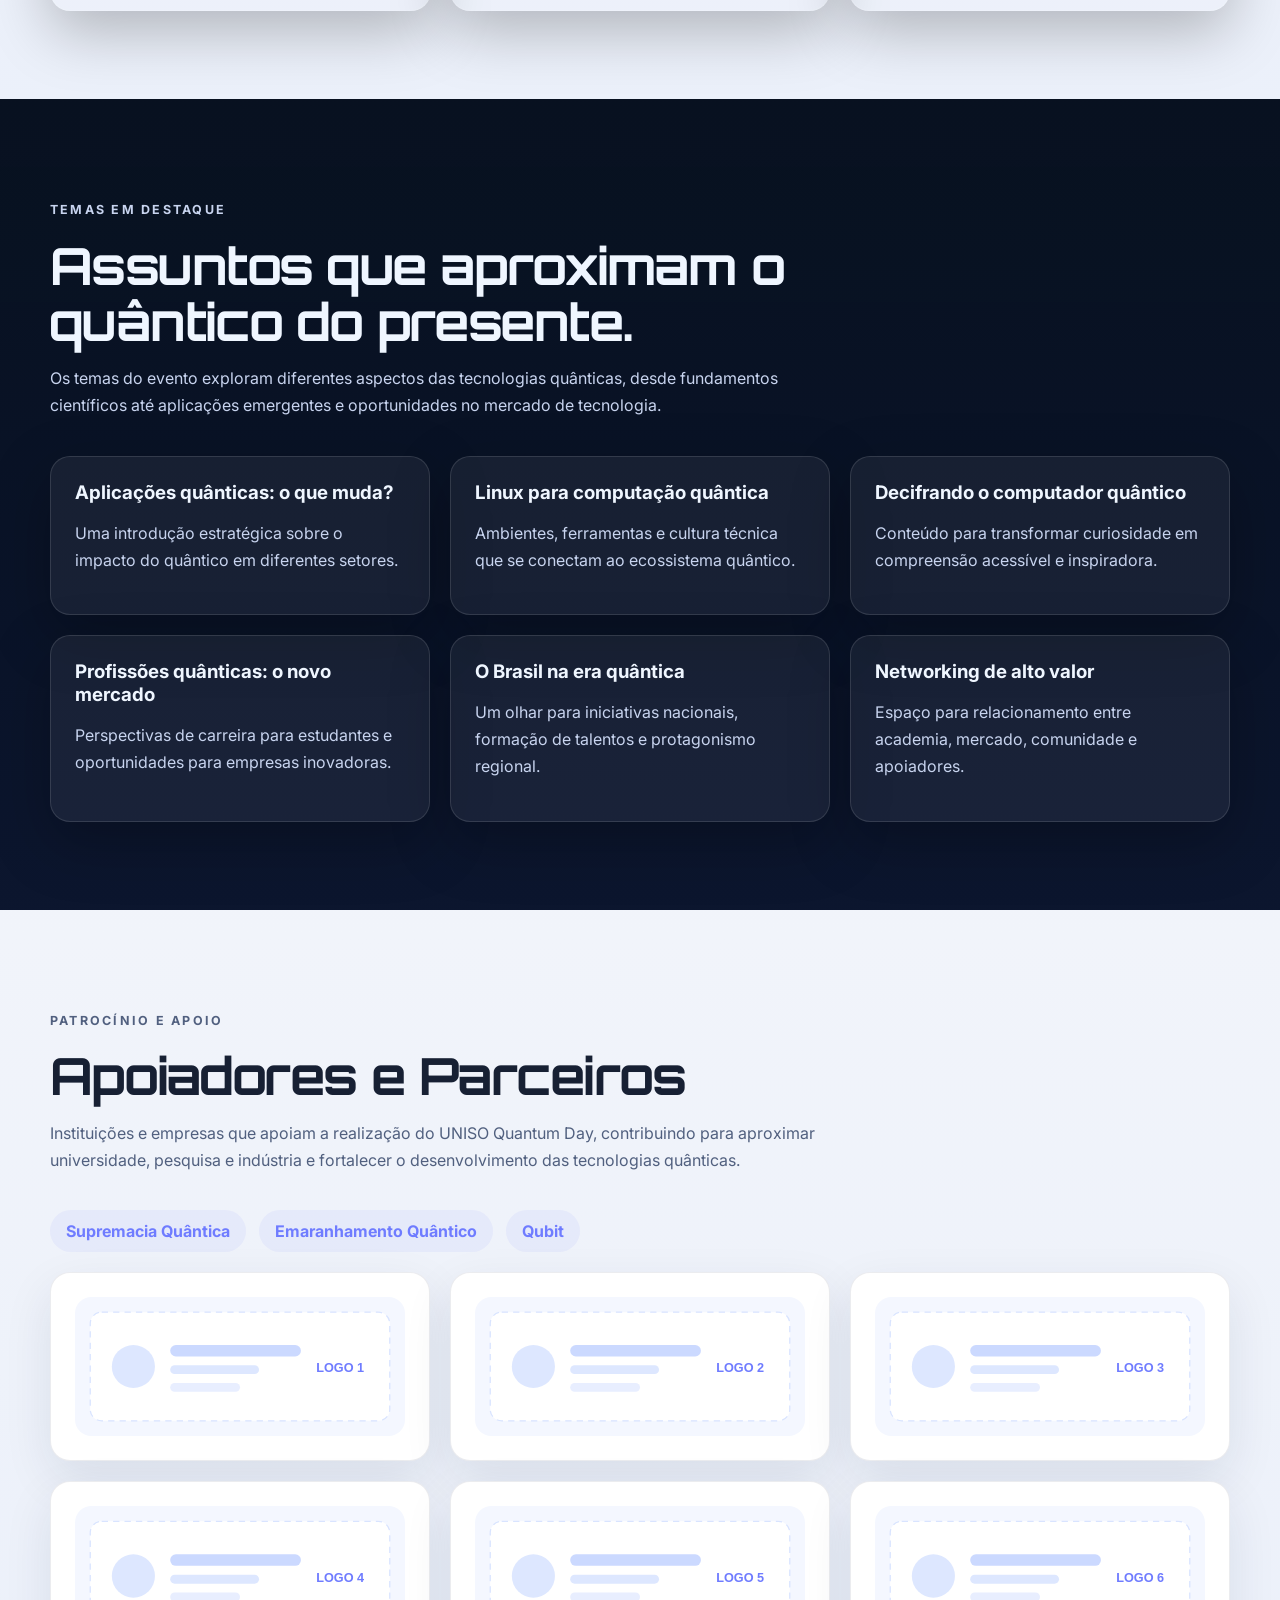
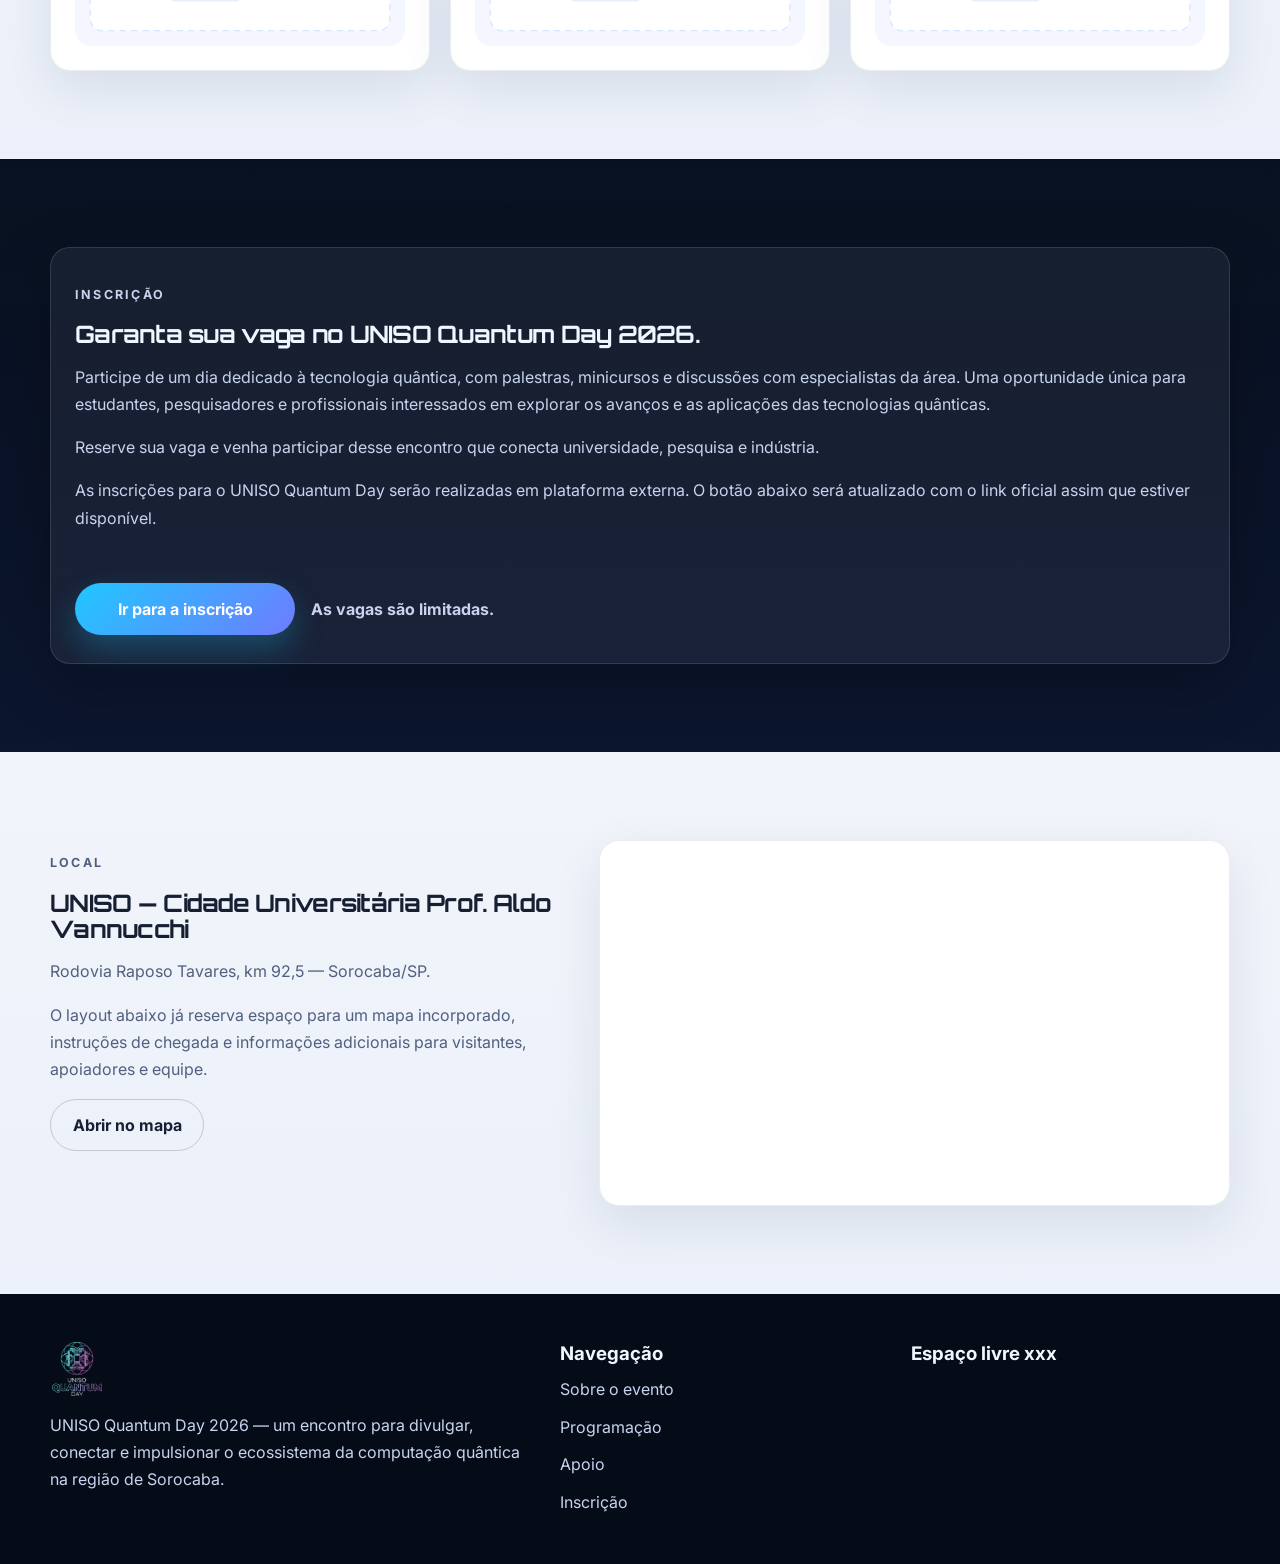
==== commit 200366e7: "chore(Deploy): Teste" ====
--- a/pages/index.html
+++ b/pages/index.html
@@ -400,7 +400,7 @@
           </ul>
         </div>
         <div>
-          <h3>Espaço livre</h3>
+          <h3>Espaço livre xxx</h3>
 
 		  <!--
 			  TODO
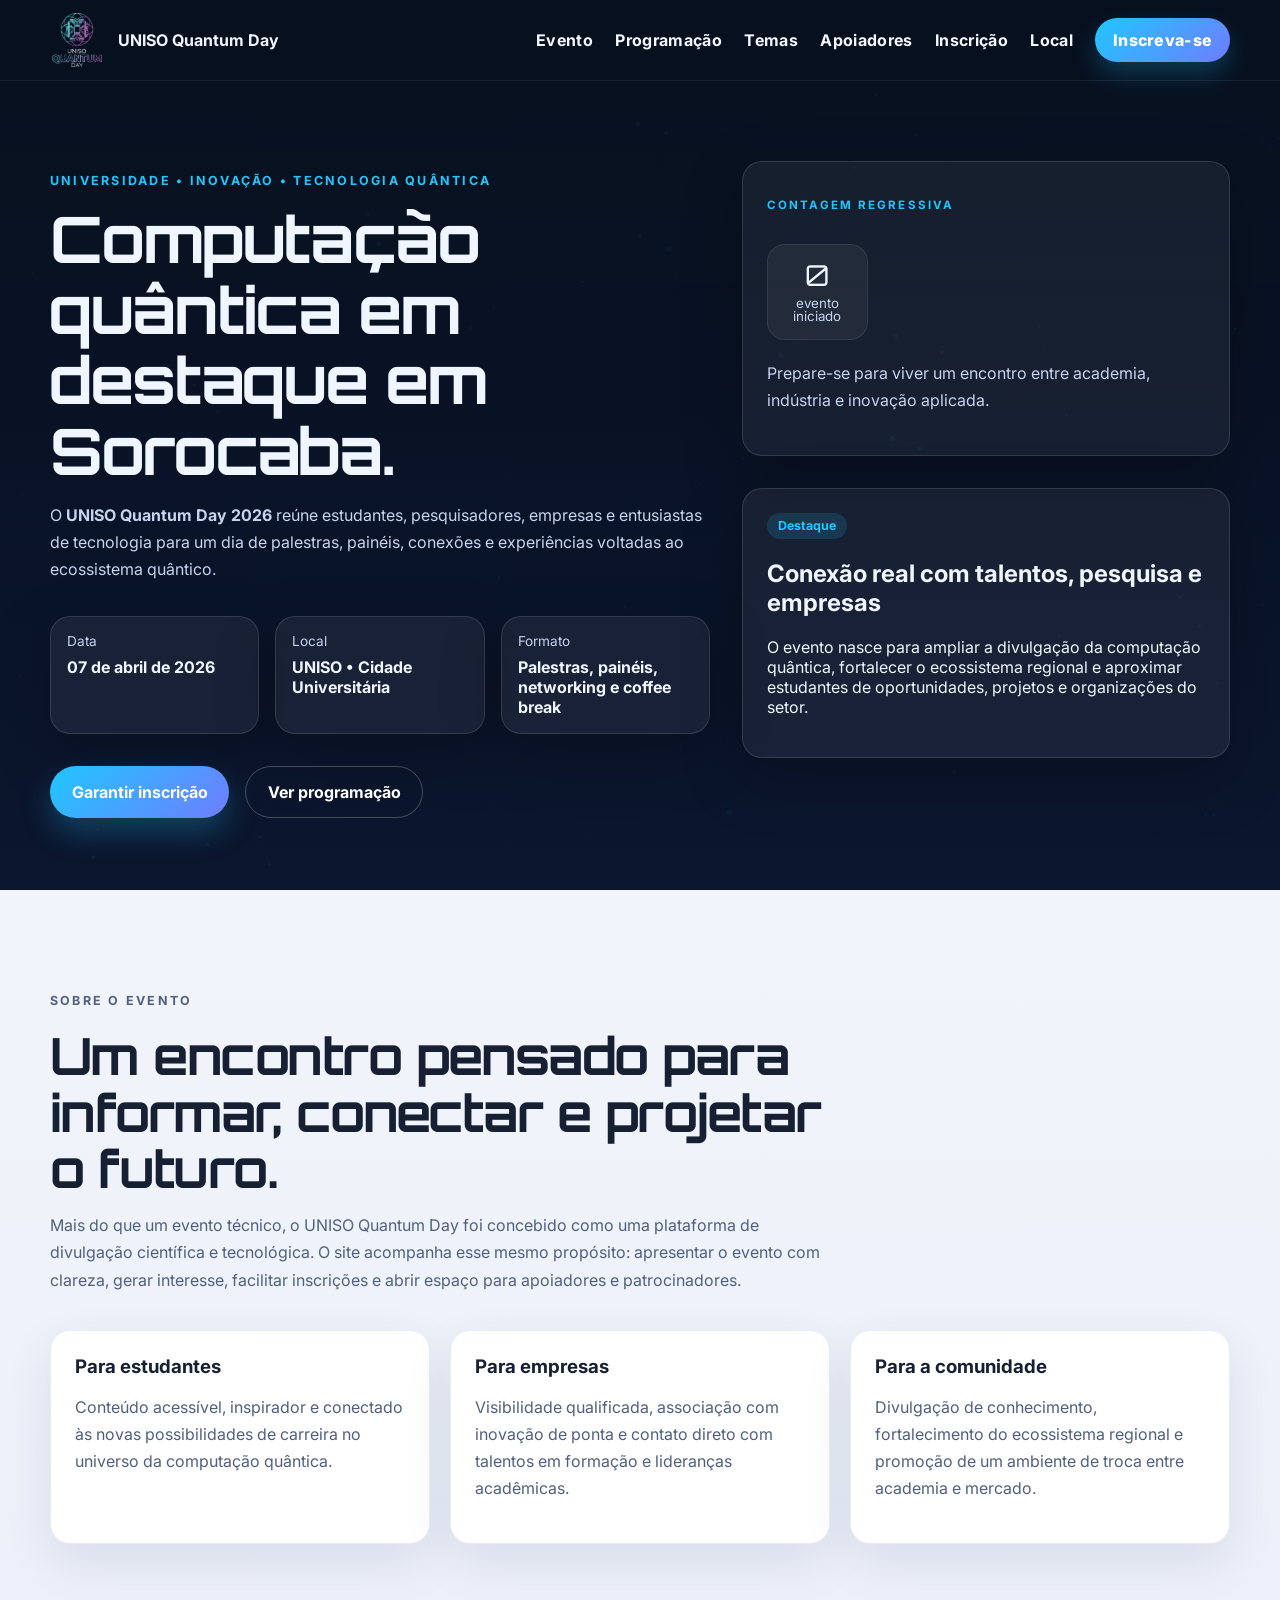
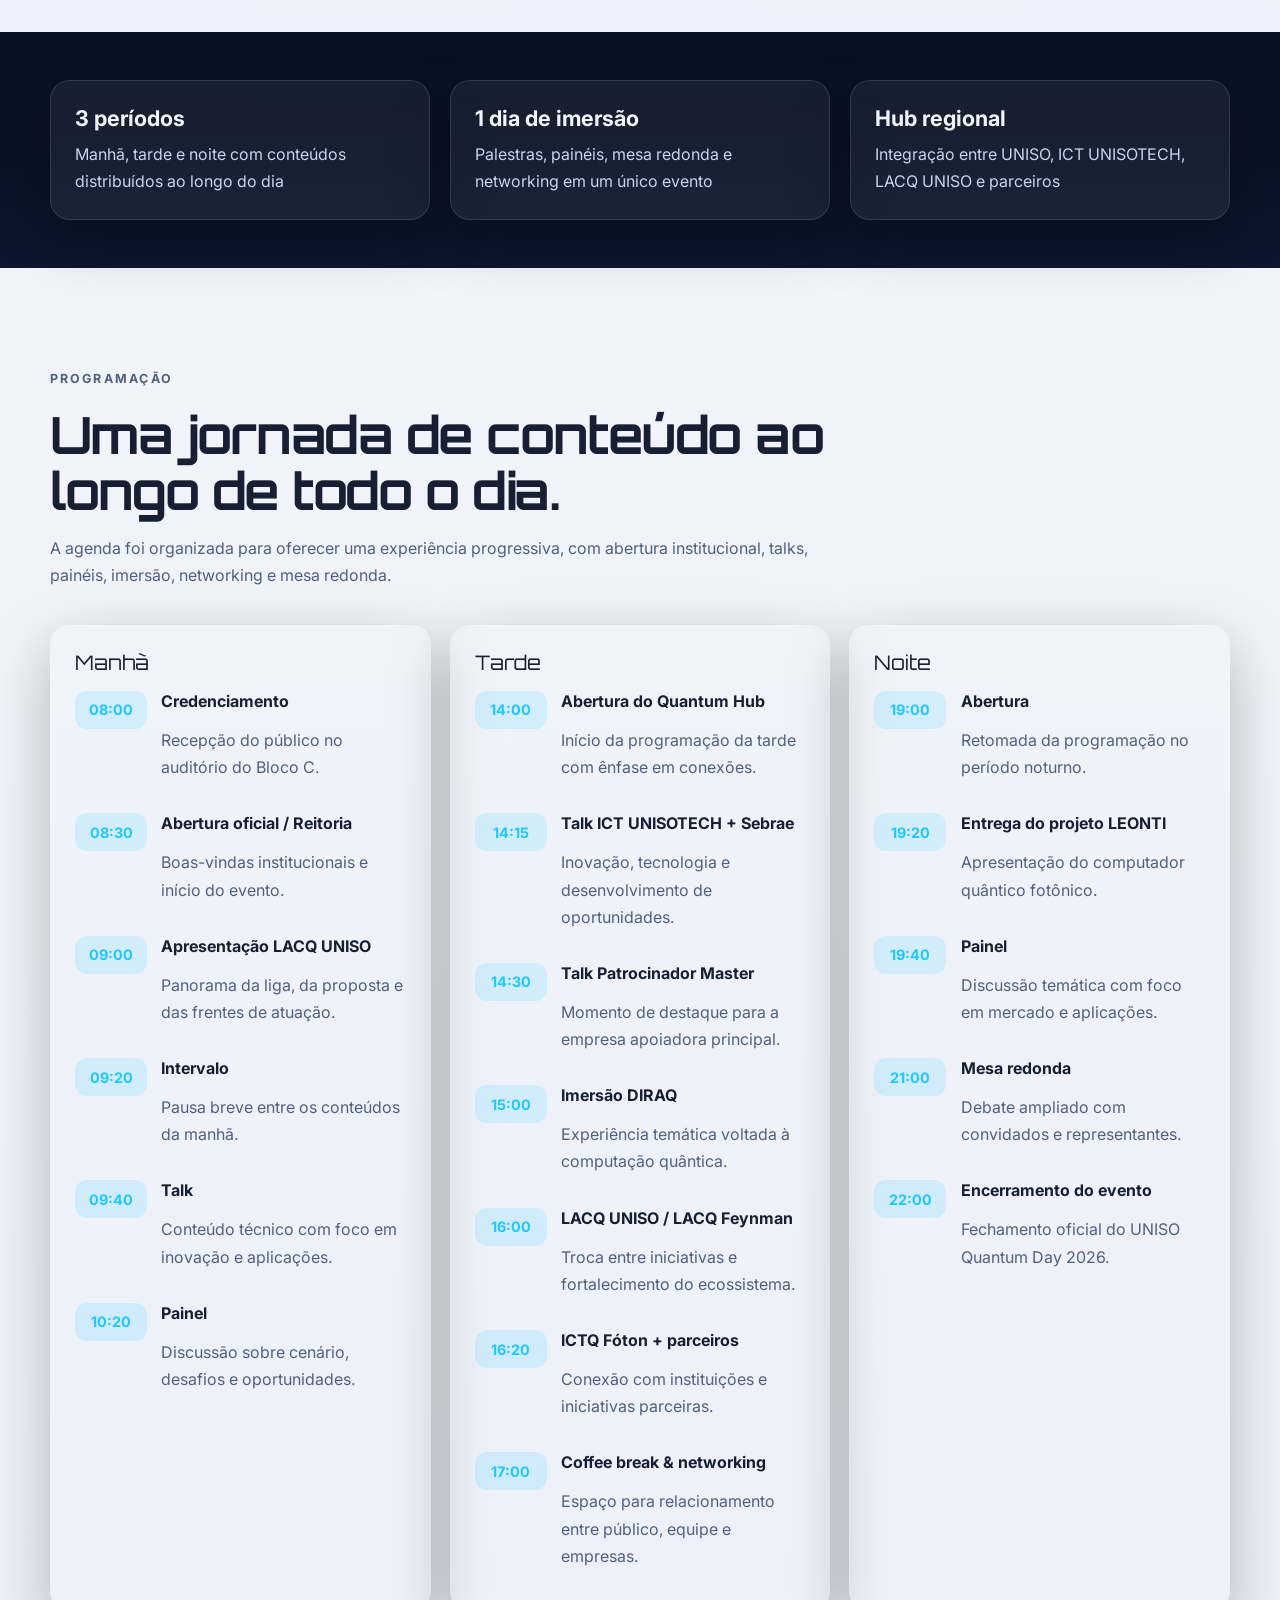
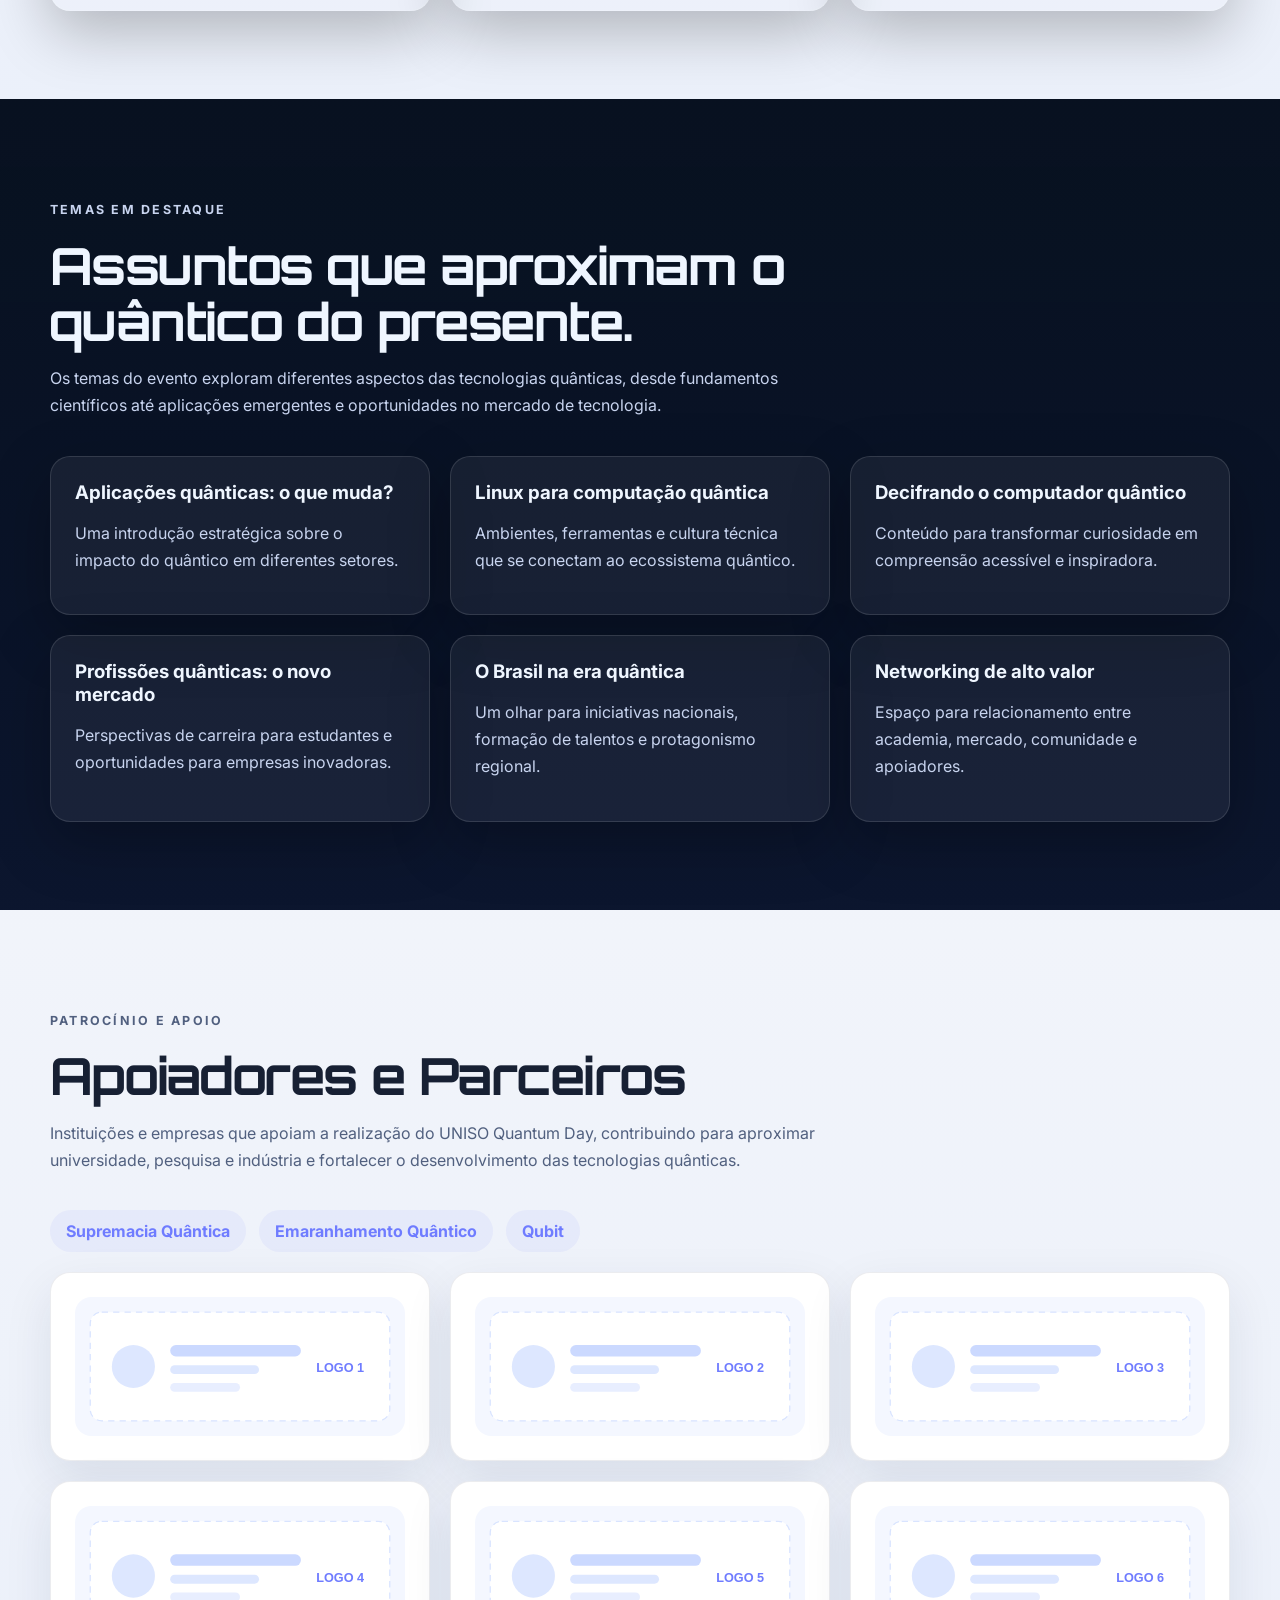
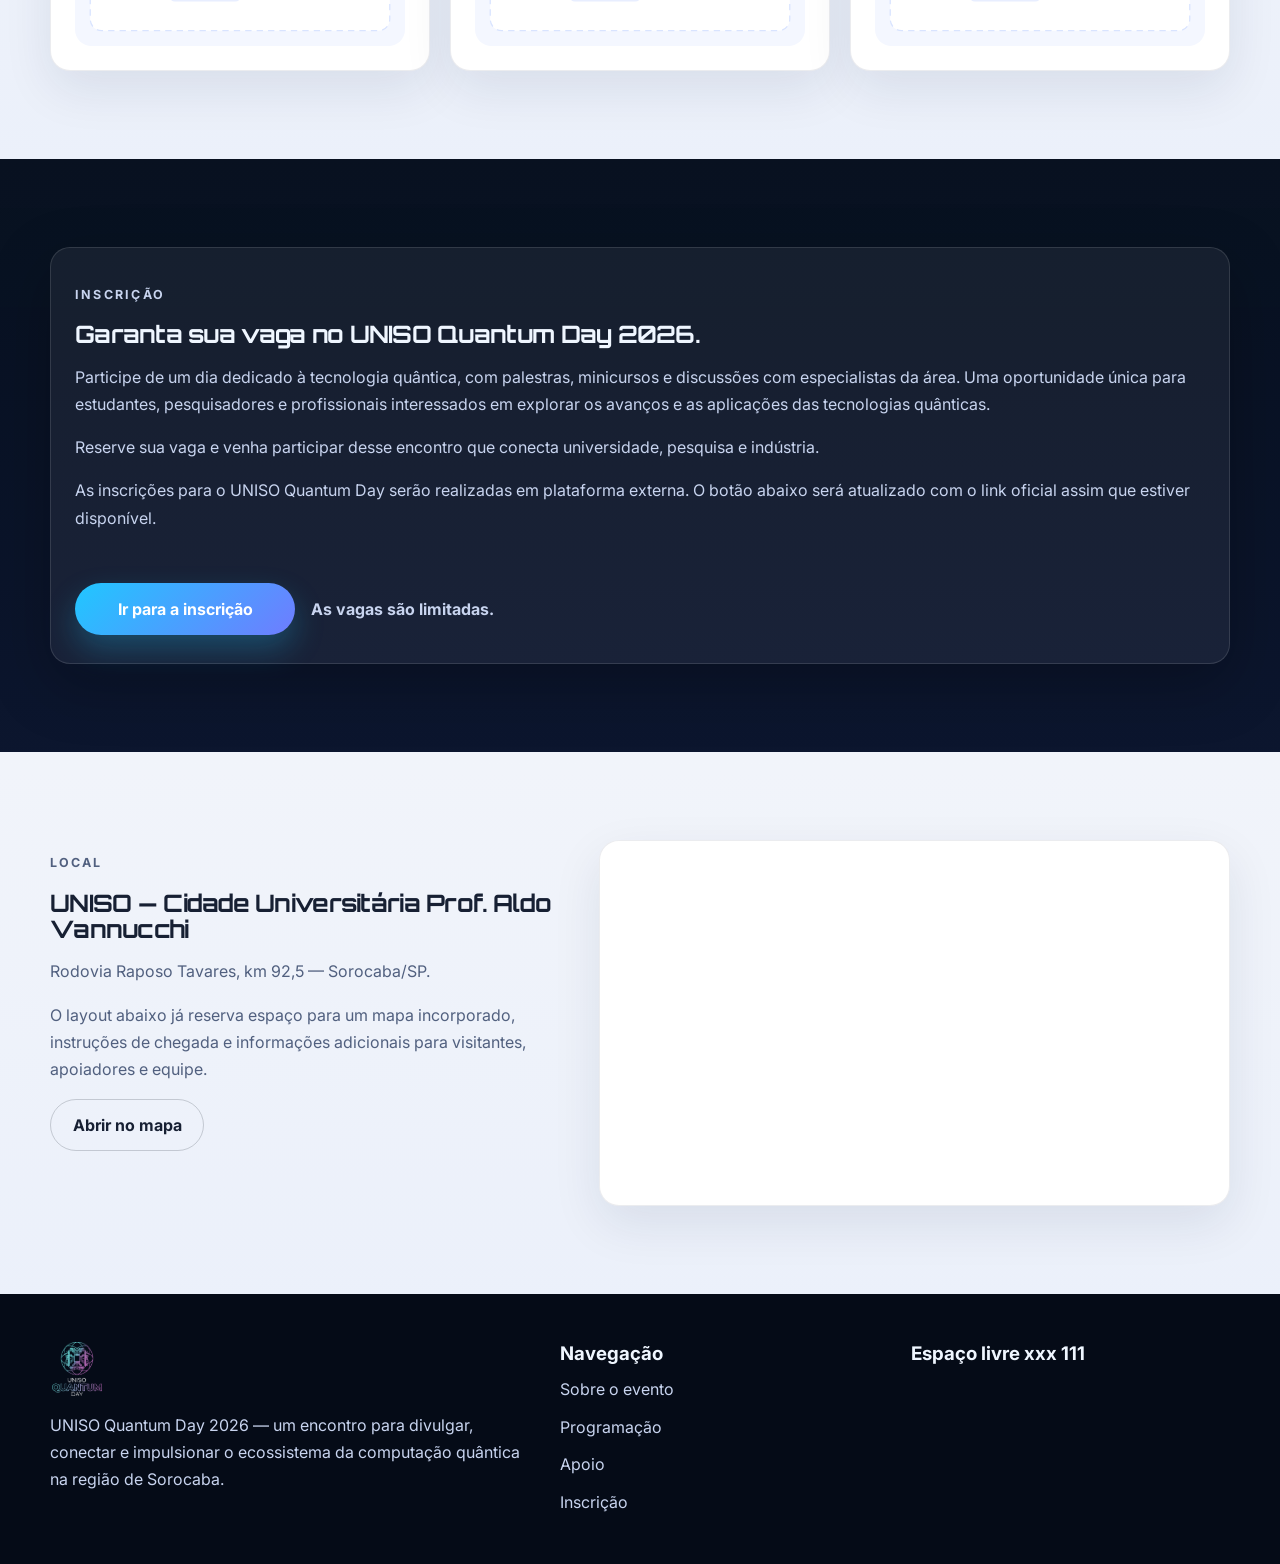
==== commit d8b90b80: "chore(Deploy): Teste 111" ====
--- a/pages/index.html
+++ b/pages/index.html
@@ -400,7 +400,7 @@
           </ul>
         </div>
         <div>
-          <h3>Espaço livre xxx</h3>
+          <h3>Espaço livre xxx 111</h3>
 
 		  <!--
 			  TODO
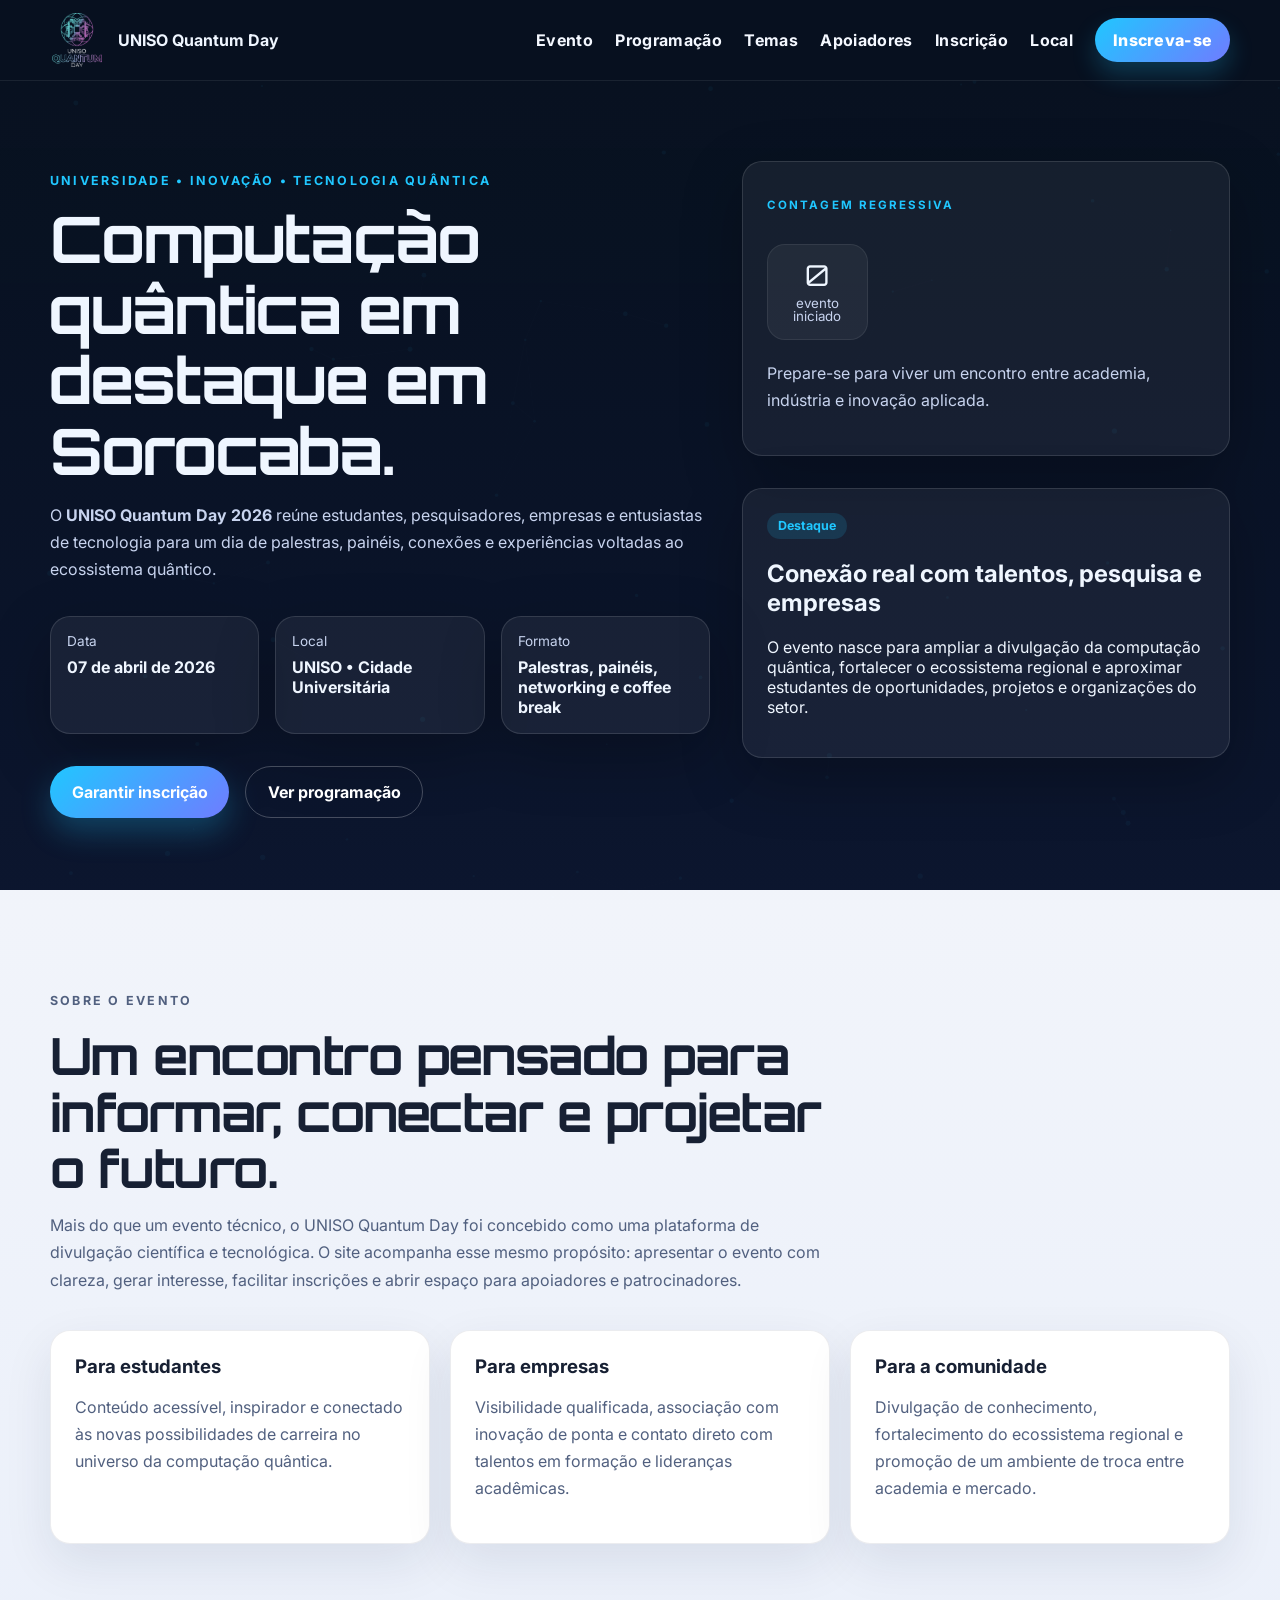
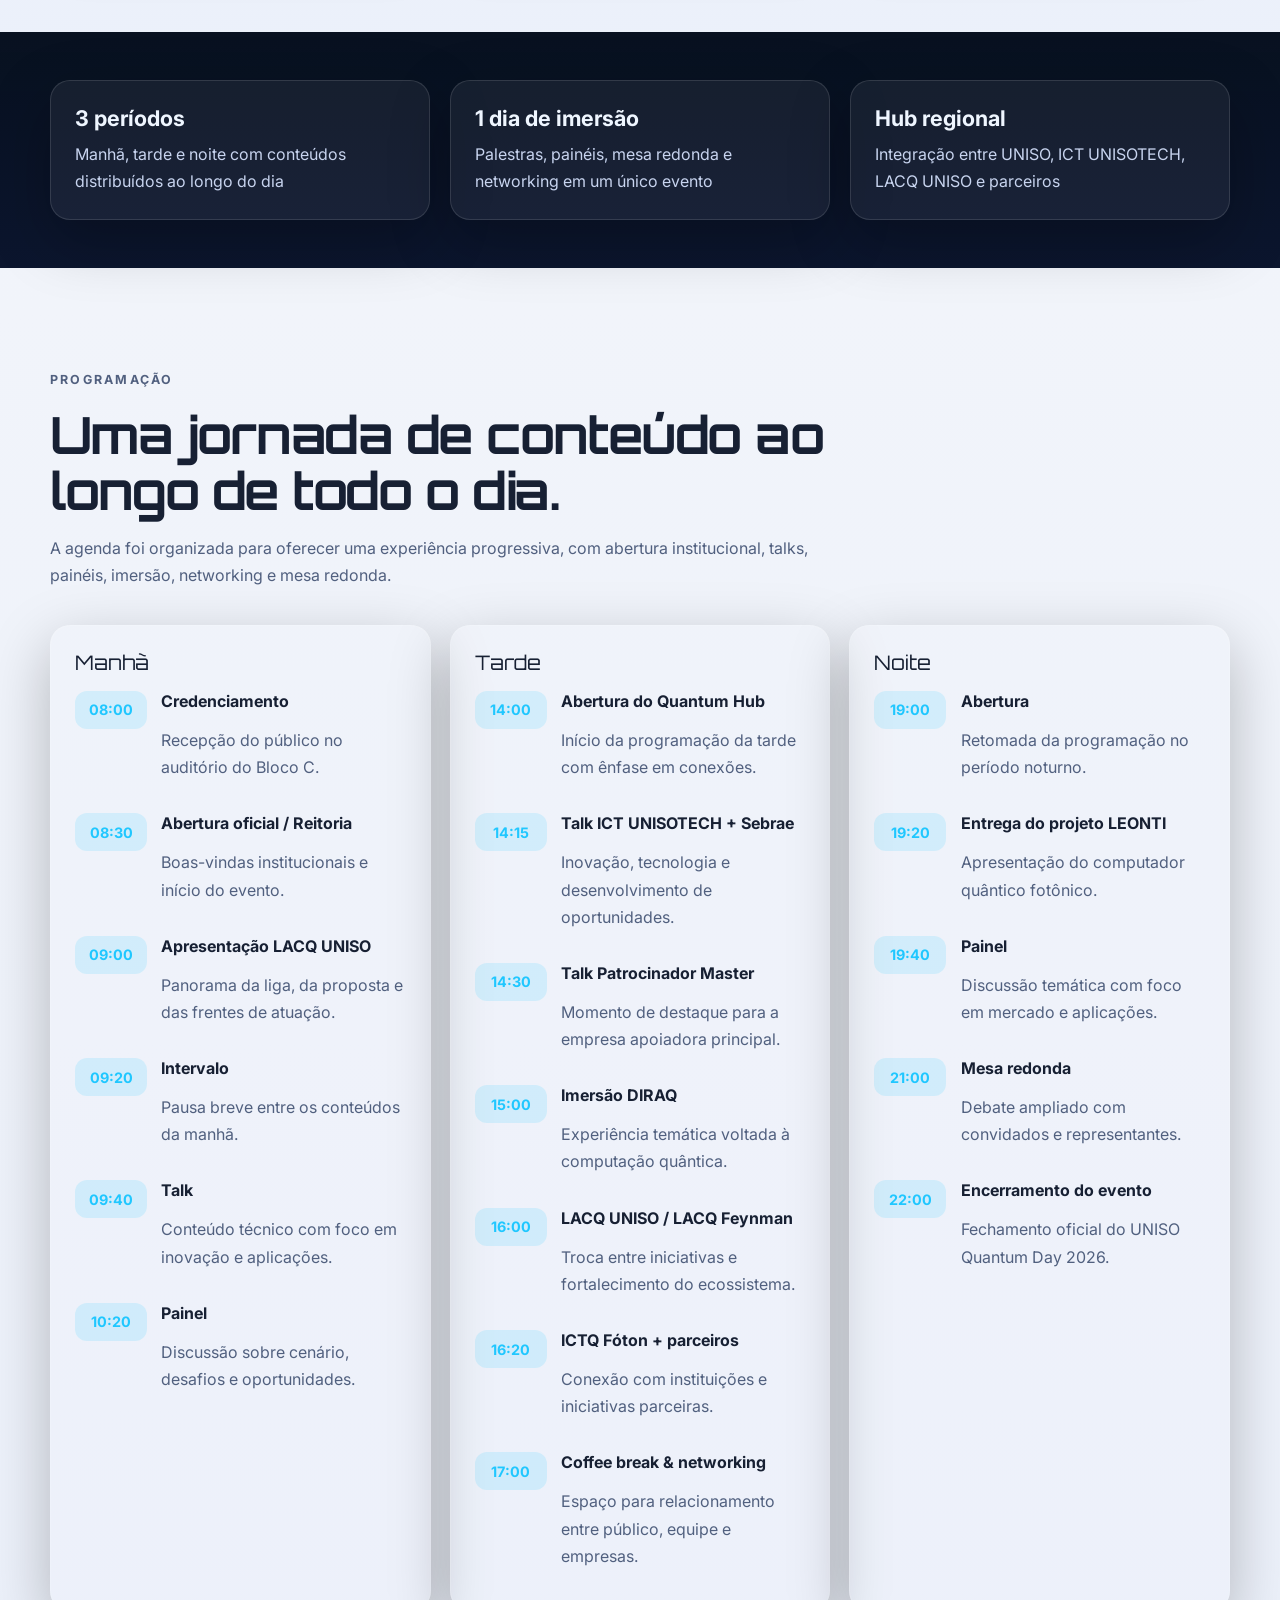
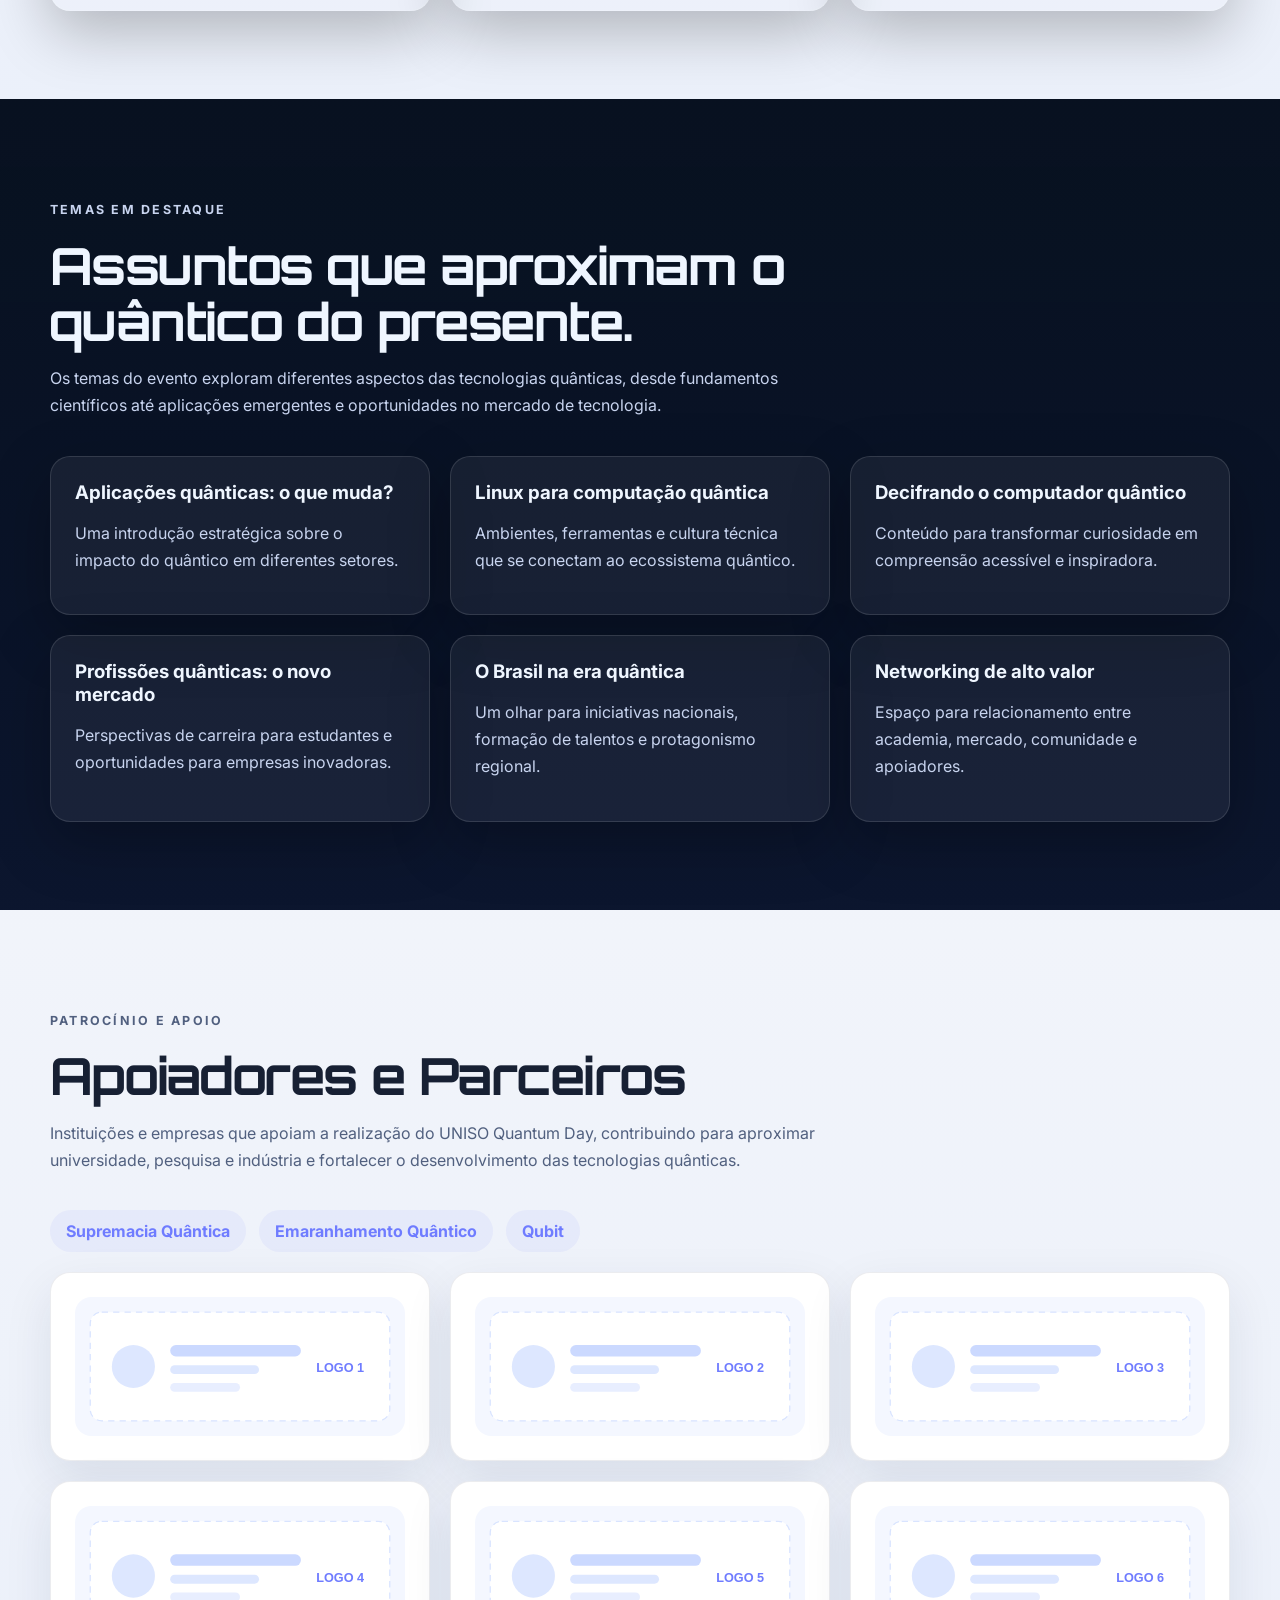
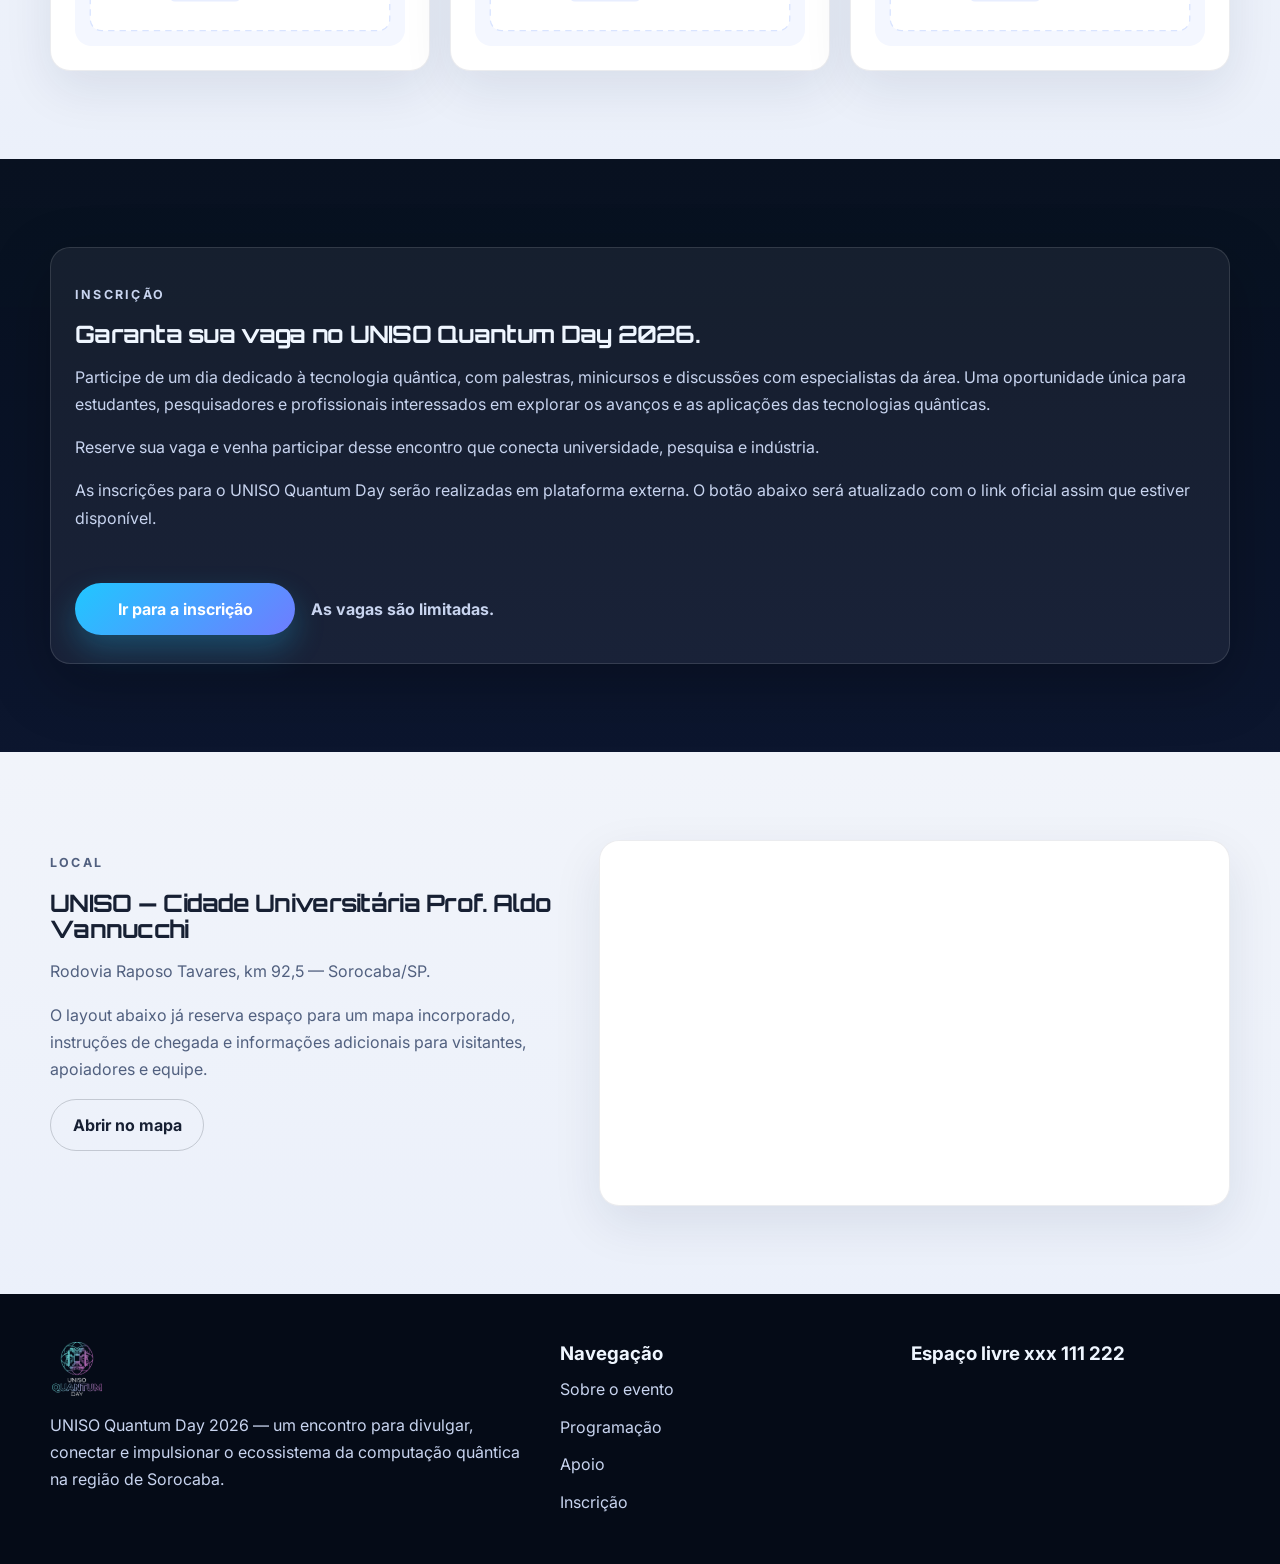
==== commit 303f83d1: "chore(Deploy): Teste 222" ====
--- a/pages/index.html
+++ b/pages/index.html
@@ -400,7 +400,7 @@
           </ul>
         </div>
         <div>
-          <h3>Espaço livre xxx 111</h3>
+          <h3>Espaço livre xxx 111 222</h3>
 
 		  <!--
 			  TODO
